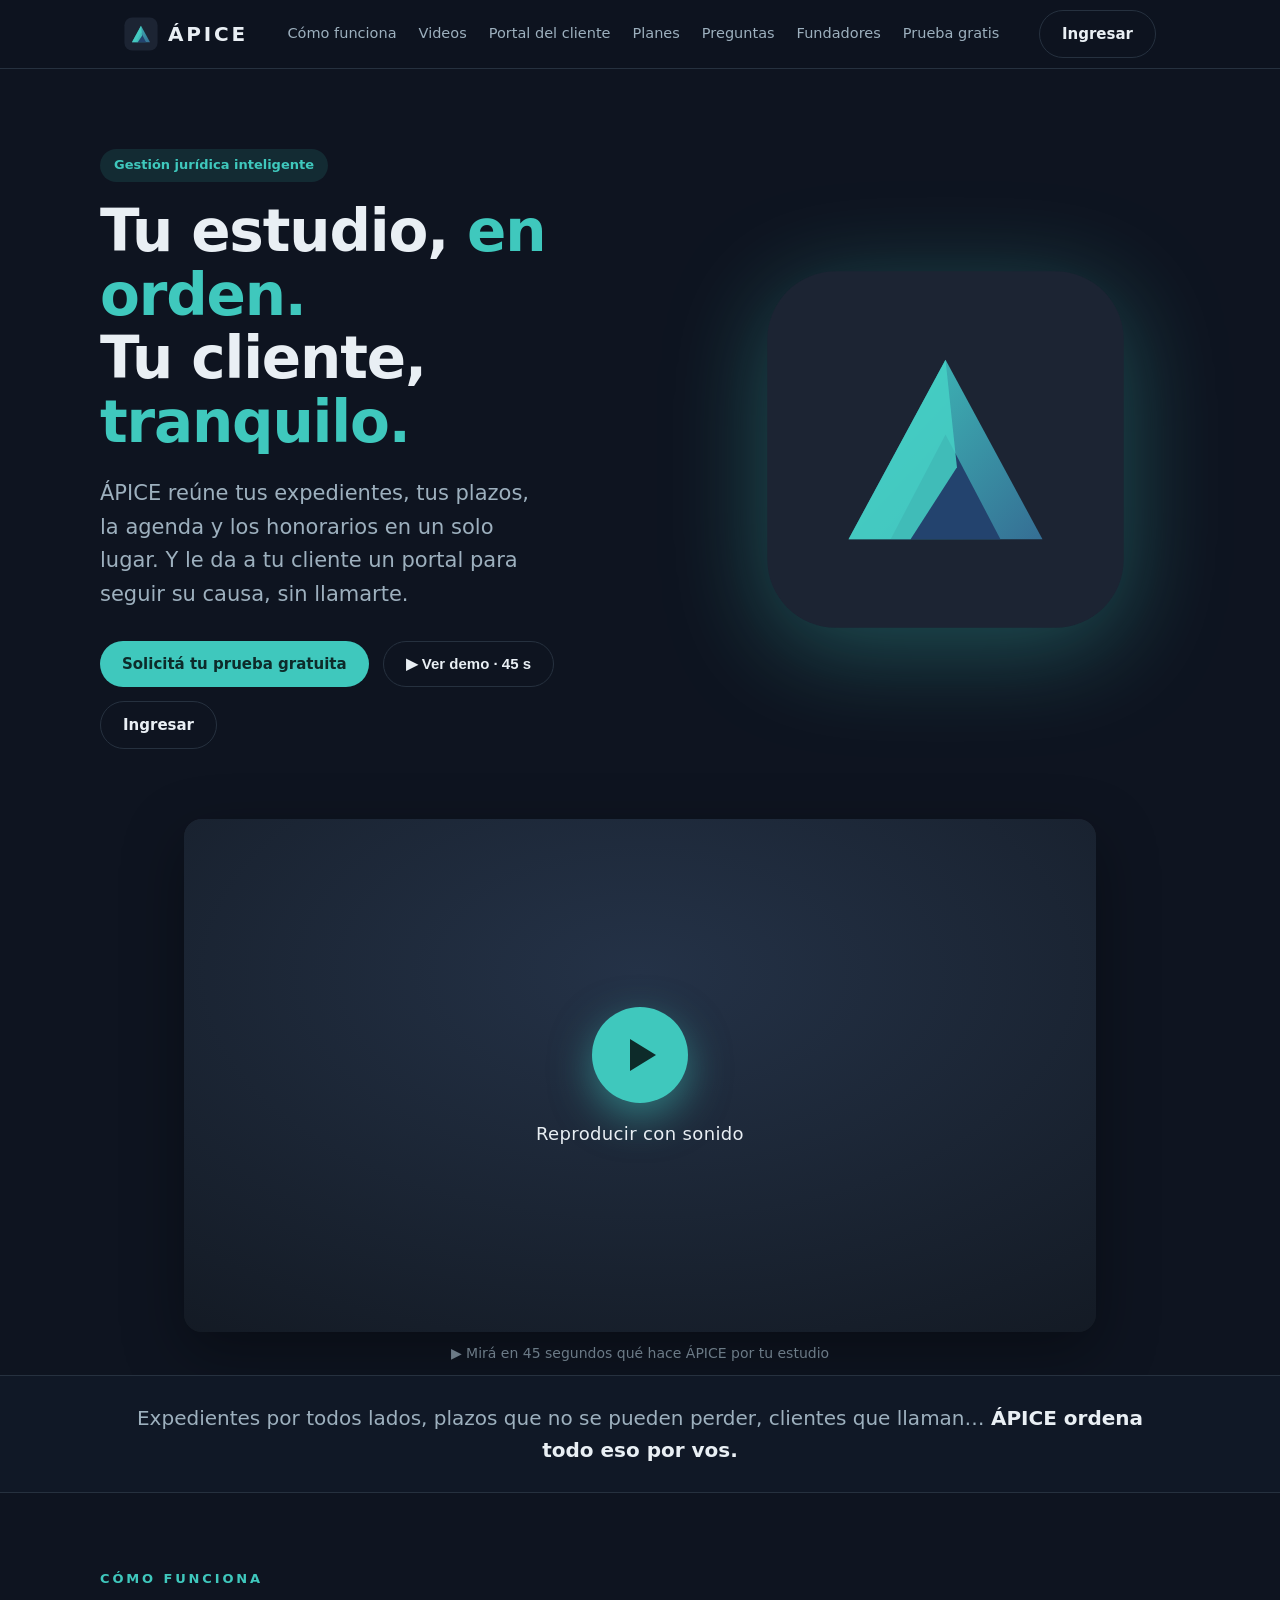
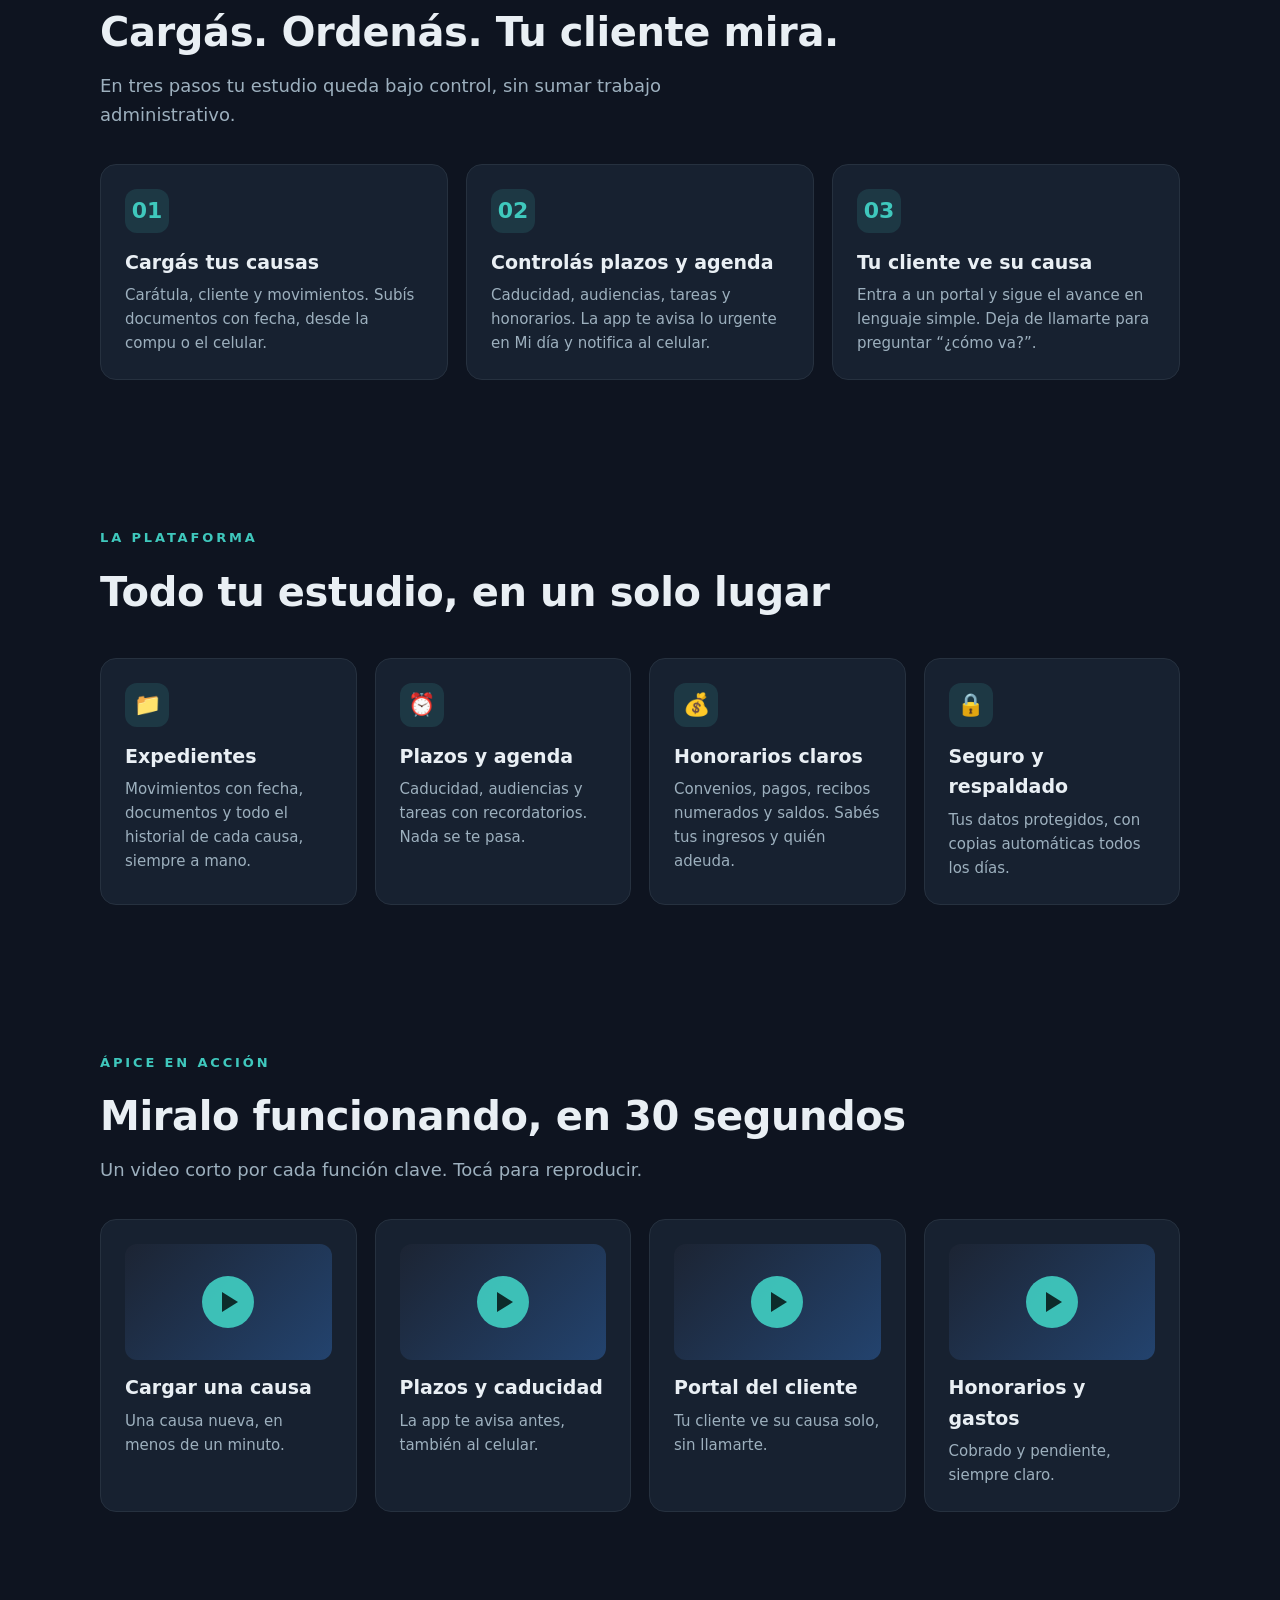
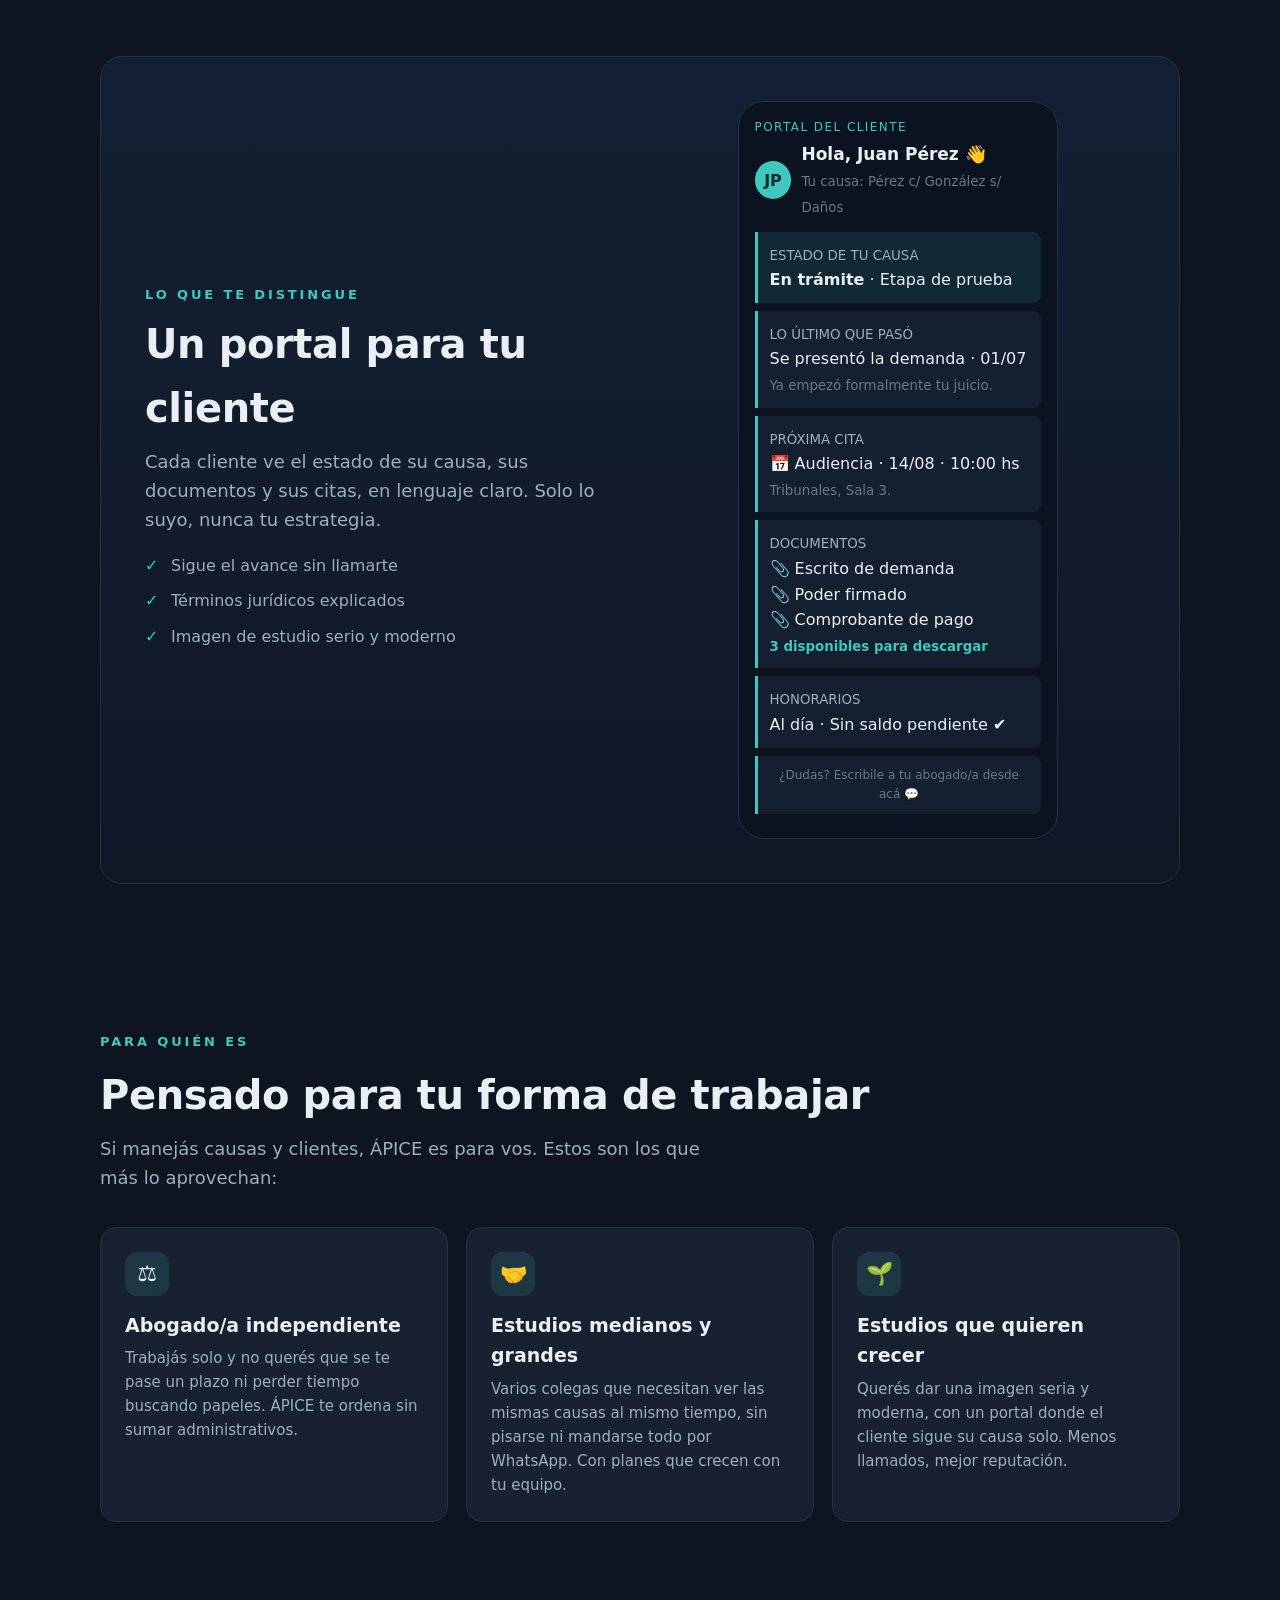
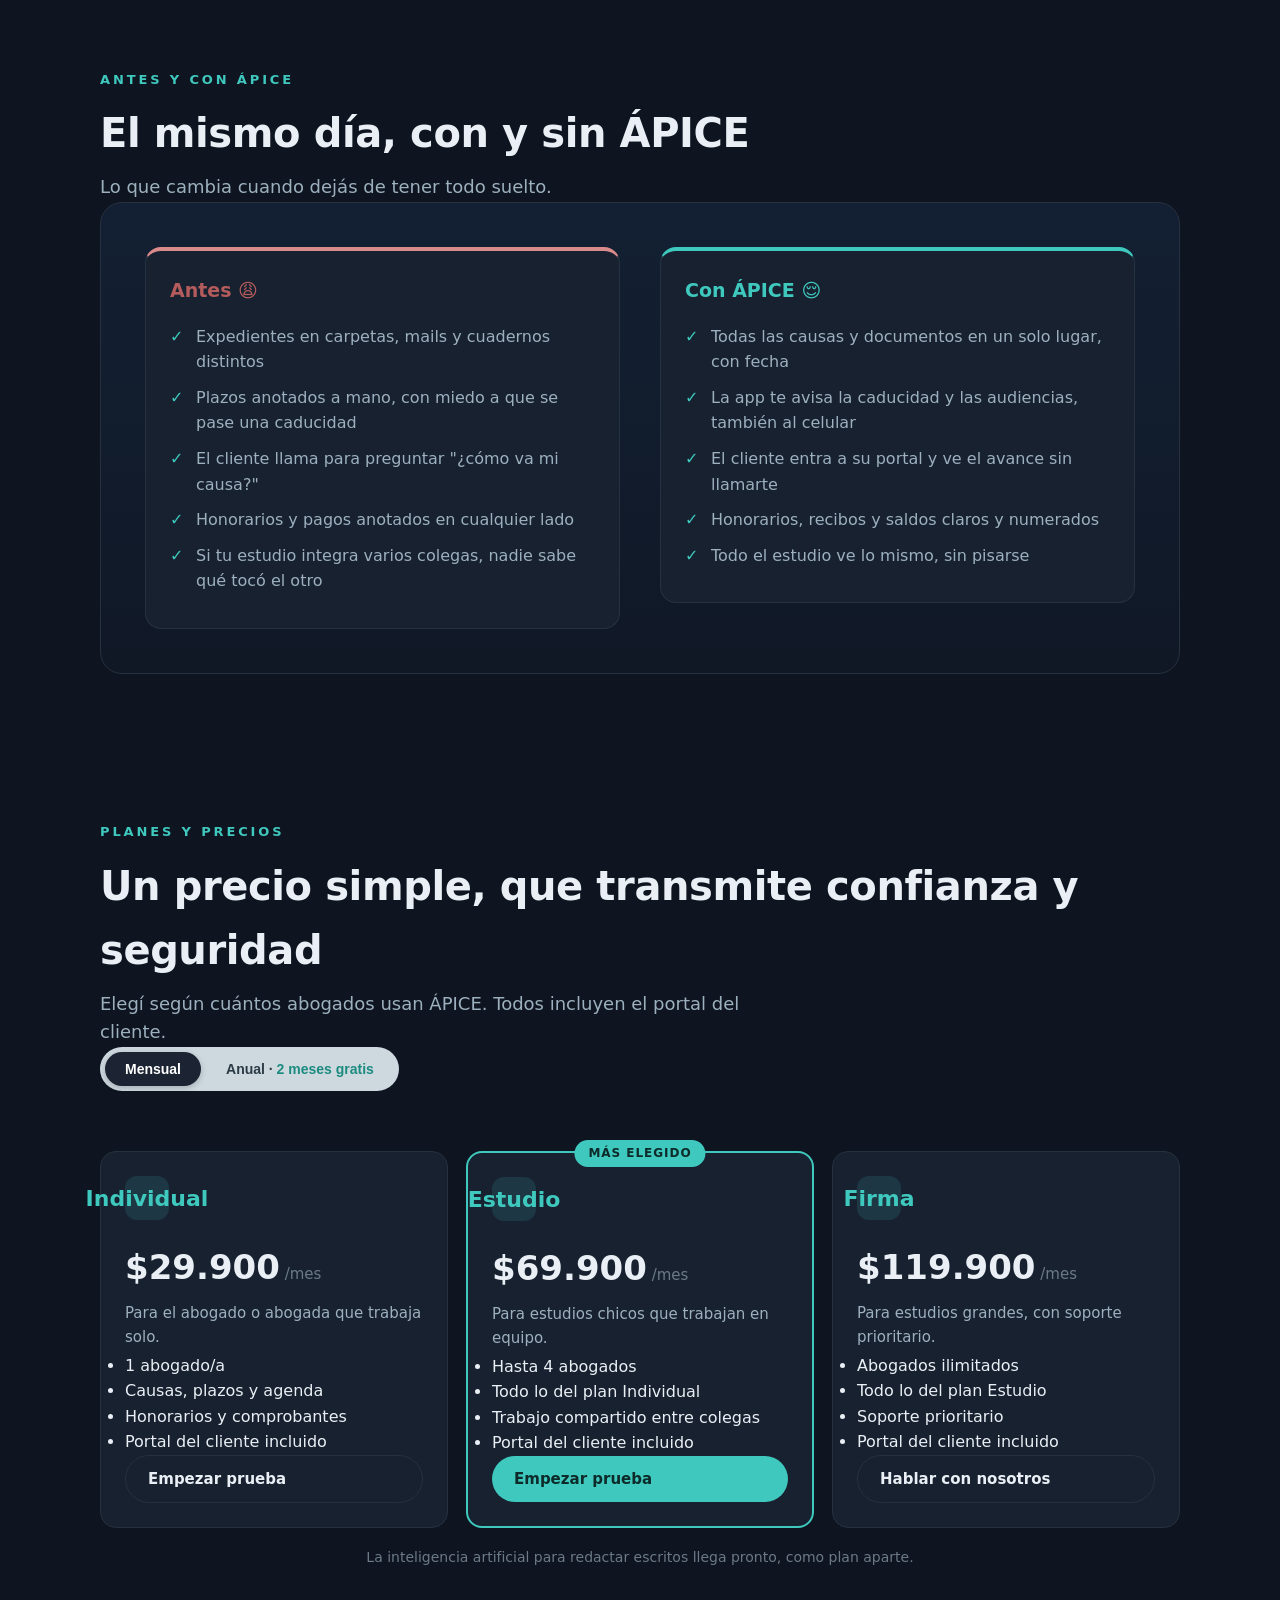
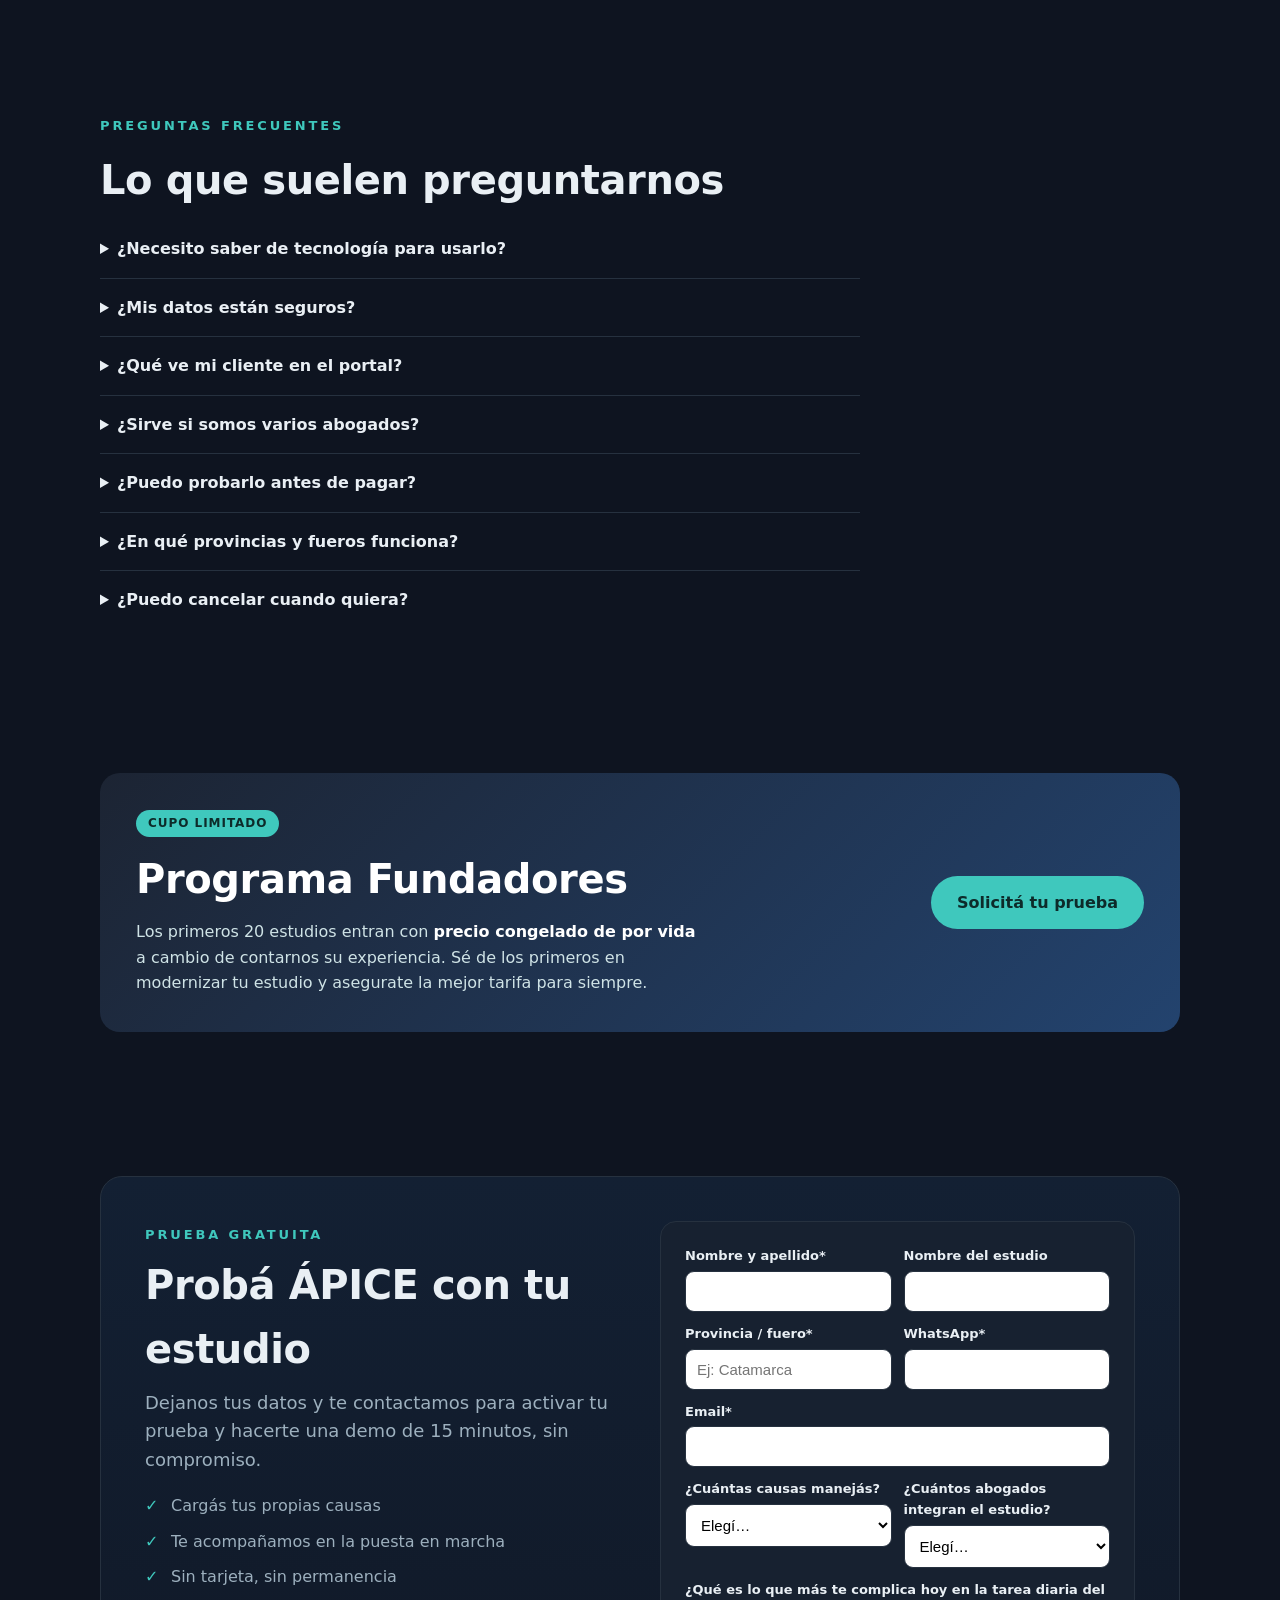
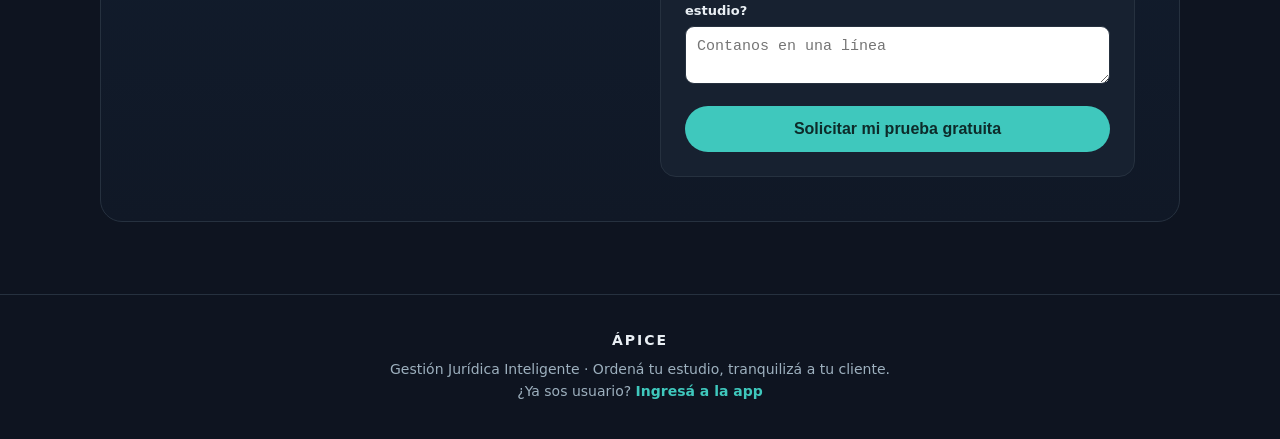
==== web/index.html @ cf047138 "Landing web en /web + formulario de prueba (guarda en panel y avisa por email)" ====
<!DOCTYPE html>
<html lang="es"><head><meta charset="UTF-8">
<meta name="viewport" content="width=device-width,initial-scale=1">
<title>ÁPICE · Página de inicio (propuesta)</title>
<style>
  :root{--navy:#1C2433;--bg:#0e1420;--teal:#3FC8BD;--blue:#356E94;--ink:#E9EFF4;--mut:#9DB0BE;--card:#172130;--line:#26313f}
  *{margin:0;padding:0;box-sizing:border-box}
  body{background:var(--bg);color:var(--ink);font-family:"Segoe UI",system-ui,-apple-system,Arial,sans-serif;line-height:1.6}
  a{color:inherit;text-decoration:none}
  .wrap{max-width:1080px;margin:0 auto;padding:0 24px}
  /* top bar */
  header{position:sticky;top:0;z-index:20;background:rgba(14,20,32,.82);backdrop-filter:blur(10px);border-bottom:1px solid var(--line)}
  .nav{display:flex;align-items:center;justify-content:space-between;height:68px;flex-wrap:nowrap;gap:18px}
  .brand{display:flex;align-items:center;gap:10px;font-weight:700;letter-spacing:.14em;font-size:20px;white-space:nowrap;flex:none}
  .brand svg{width:34px;height:34px}
  .menu{display:flex;gap:22px;color:var(--mut);font-size:14.5px;white-space:nowrap}
  .menu a{white-space:nowrap}
  .menu a:hover{color:var(--ink)}
  header .btn-ghost{flex:none;white-space:nowrap}
  #hamb{display:none;flex-direction:column;justify-content:center;gap:5px;width:44px;height:40px;background:transparent;border:1px solid var(--line);border-radius:10px;cursor:pointer;flex:none}
  #hamb span{display:block;height:2px;width:20px;margin:0 auto;background:var(--ink);border-radius:2px;transition:.25s}
  #hamb.on span:nth-child(1){transform:translateY(7px) rotate(45deg)}
  #hamb.on span:nth-child(2){opacity:0}
  #hamb.on span:nth-child(3){transform:translateY(-7px) rotate(-45deg)}
  .btn{display:inline-block;border-radius:999px;font-weight:700;font-size:15px;padding:11px 22px;cursor:pointer;border:0}
  .btn-primary{background:var(--teal);color:#0d2b2a}
  .btn-ghost{background:transparent;color:var(--ink);border:1px solid var(--line)}
  .btn-ghost:hover{border-color:var(--teal);color:var(--teal)}
  /* hero */
  .hero{display:grid;grid-template-columns:1.1fr .9fr;gap:40px;align-items:center;padding:80px 0 70px}
  .hero h1{font-size:clamp(34px,5vw,58px);line-height:1.1;letter-spacing:-.02em}
  .hero h1 .em{color:var(--teal)}
  .hero p.lead{color:var(--mut);font-size:clamp(17px,2.2vw,21px);margin:22px 0 30px;max-width:34ch}
  .hero .acts{display:flex;gap:14px;flex-wrap:wrap}
  .heroart{aspect-ratio:1;display:flex;align-items:center;justify-content:center;background:radial-gradient(closest-side,rgba(63,200,189,.14),transparent 70%)}
  .heroart svg{width:78%;filter:drop-shadow(0 20px 50px rgba(63,200,189,.35))}
  /* dolor -> solucion */
  .strip{border-top:1px solid var(--line);border-bottom:1px solid var(--line);background:#101826;padding:26px 0;color:var(--mut);font-size:clamp(16px,2.2vw,20px);text-align:center}
  .strip b{color:var(--ink)}
  /* beneficios */
  section.sec{padding:72px 0}
  .kick{color:var(--teal);letter-spacing:.22em;text-transform:uppercase;font-size:13px;font-weight:700}
  h2{font-size:clamp(26px,3.6vw,40px);letter-spacing:-.01em;margin:10px 0 8px}
  .lead2{color:var(--mut);font-size:18px;max-width:56ch}
  .grid{display:grid;grid-template-columns:repeat(auto-fit,minmax(230px,1fr));gap:18px;margin-top:34px}
  .card{background:var(--card);border:1px solid var(--line);border-radius:16px;padding:24px}
  .card .ic{width:44px;height:44px;border-radius:12px;background:rgba(63,200,189,.14);display:flex;align-items:center;justify-content:center;font-size:22px;margin-bottom:14px}
  .card h3{font-size:19px;margin-bottom:6px}
  .card p{color:var(--mut);font-size:15px}
  /* destacado portal */
  .feature{display:grid;grid-template-columns:1fr 1fr;gap:40px;align-items:center;background:linear-gradient(180deg,#132033,#101826);border:1px solid var(--line);border-radius:22px;padding:44px}
  .feature h2{margin-top:6px}
  .feature ul{margin-top:18px;color:var(--mut);font-size:16px;list-style:none}
  .feature li{margin:10px 0;padding-left:26px;position:relative}
  .feature li:before{content:"✓";position:absolute;left:0;color:var(--teal);font-weight:800}
  .phone{justify-self:center;width:min(320px,90%);background:#0b1220;border:1px solid var(--line);border-radius:26px;padding:16px}
  .phone .p-h{font-size:12px;color:var(--teal);letter-spacing:.12em;text-transform:uppercase}
  .phone .p-t{font-size:17px;font-weight:700;margin:2px 0 12px}
  .phone .p-row{background:#141f2f;border-left:3px solid var(--teal);border-radius:0 8px 8px 0;padding:10px 12px;margin:8px 0}
  .phone .p-row small{color:var(--mut)}
  /* prueba band */
  .cta-band{text-align:center;background:linear-gradient(90deg,#0f5b52,#123a54);border-radius:22px;padding:52px 24px;margin:10px 0}
  .cta-band h2{color:#fff}
  .cta-band p{color:#cdeae4;margin:8px 0 24px;font-size:18px}
  footer{border-top:1px solid var(--line);color:var(--mut);font-size:14px;padding:34px 0;text-align:center}
  .tag{display:inline-block;background:rgba(63,200,189,.12);color:var(--teal);border-radius:999px;padding:6px 14px;font-size:13px;font-weight:700;margin-bottom:18px}
  @media(max-width:820px){
    .hero,.feature{grid-template-columns:1fr}.heroart{display:none}
    #hamb{display:flex}
    header .btn-ghost{padding:9px 16px;font-size:14px}
    .menu{position:absolute;top:68px;left:0;right:0;flex-direction:column;gap:0;background:rgba(14,20,32,.98);backdrop-filter:blur(10px);border-bottom:1px solid var(--line);max-height:0;overflow:hidden;transition:max-height .3s ease}
    .menu.open{max-height:80vh}
    .menu a{padding:15px 22px;border-top:1px solid rgba(255,255,255,.06);font-size:16px}
  }
</style></head>
<body>

<header><div class="wrap nav">
  <div class="brand" style="cursor:pointer" onclick="window.scrollTo({top:0,behavior:'smooth'})">
    <svg viewBox="0 0 512 512" xmlns="http://www.w3.org/2000/svg" aria-label="ÁPICE">
      <defs><linearGradient id="g" x1="120" y1="130" x2="392" y2="382" gradientUnits="userSpaceOnUse"><stop offset="0" stop-color="#3FC8BD"/><stop offset="1" stop-color="#356E94"/></linearGradient></defs>
      <rect x="6" y="6" width="500" height="500" rx="120" fill="#1C2433"/>
      <path d="M256 130 L392 382 L120 382 Z" fill="url(#g)"/>
      <path d="M256 235 L333 382 L179 382 Z" fill="#23436E"/>
      <path d="M256 130 L272 281 L207 382 L120 382 Z" fill="#46D2C6" opacity=".85"/>
    </svg>ÁPICE
  </div>
  <nav class="menu" id="menu"><a href="#beneficios" onclick="cerrarMenu()">Cómo funciona</a><a href="#videos" onclick="cerrarMenu()">Videos</a><a href="#portal" onclick="cerrarMenu()">Portal del cliente</a><a href="#planes" onclick="cerrarMenu()">Planes</a><a href="#faq" onclick="cerrarMenu()">Preguntas</a><a href="#fundadores" onclick="cerrarMenu()">Fundadores</a><a href="#prueba" onclick="cerrarMenu()">Prueba gratis</a></nav>
  <a class="btn btn-ghost" href="/">Ingresar</a>
  <button id="hamb" onclick="toggleMenu()" aria-label="Menú"><span></span><span></span><span></span></button>
</div></header>

<div class="wrap hero" id="que">
  <div>
    <span class="tag">Gestión jurídica inteligente</span>
    <h1>Tu estudio, <span class="em">en orden.</span><br>Tu cliente, <span class="em">tranquilo.</span></h1>
    <p class="lead">ÁPICE reúne tus expedientes, tus plazos, la agenda y los honorarios en un solo lugar. Y le da a tu cliente un portal para seguir su causa, sin llamarte.</p>
    <div class="acts">
      <a class="btn btn-primary" href="#prueba">Solicitá tu prueba gratuita</a>
      <button class="btn btn-ghost" onclick="openDemo()">▶ Ver demo · 45 s</button>
      <a class="btn btn-ghost" href="/">Ingresar</a>
    </div>
  </div>
  <div class="heroart">
    <svg viewBox="0 0 512 512" xmlns="http://www.w3.org/2000/svg" aria-label="ÁPICE">
      <defs><linearGradient id="g2" x1="120" y1="130" x2="392" y2="382" gradientUnits="userSpaceOnUse"><stop offset="0" stop-color="#3FC8BD"/><stop offset="1" stop-color="#356E94"/></linearGradient></defs>
      <rect x="6" y="6" width="500" height="500" rx="96" fill="#1C2433"/>
      <path d="M256 130 L392 382 L120 382 Z" fill="url(#g2)"/>
      <path d="M256 235 L333 382 L179 382 Z" fill="#23436E"/>
      <path d="M256 130 L272 281 L207 382 L120 382 Z" fill="#46D2C6" opacity=".85"/>
    </svg>
  </div>
</div>

<div class="wrap" style="max-width:960px;margin:0 auto 10px">
  <div style="width:100%;aspect-ratio:16/9;border-radius:18px;overflow:hidden;box-shadow:0 20px 60px rgba(0,0,0,.35);background:#0d1117">
    <iframe src="%C3%81PICE-video-comercial.html" style="width:100%;height:100%;border:0" allow="autoplay" title="Video ÁPICE"></iframe>
  </div>
  <p style="text-align:center;color:#6b7a86;font-size:14px;margin-top:10px">▶ Mirá en 45 segundos qué hace ÁPICE por tu estudio</p>
</div>

<div class="strip"><div class="wrap">Expedientes por todos lados, plazos que no se pueden perder, clientes que llaman… <b>ÁPICE ordena todo eso por vos.</b></div></div>

<section class="sec wrap" id="beneficios">
  <span class="kick">Cómo funciona</span>
  <h2>Cargás. Ordenás. Tu cliente mira.</h2>
  <p class="lead2">En tres pasos tu estudio queda bajo control, sin sumar trabajo administrativo.</p>
  <div class="grid">
    <div class="card"><div class="ic" style="font-weight:800;color:var(--teal)">01</div><h3>Cargás tus causas</h3><p>Carátula, cliente y movimientos. Subís documentos con fecha, desde la compu o el celular.</p></div>
    <div class="card"><div class="ic" style="font-weight:800;color:var(--teal)">02</div><h3>Controlás plazos y agenda</h3><p>Caducidad, audiencias, tareas y honorarios. La app te avisa lo urgente en Mi día y notifica al celular.</p></div>
    <div class="card"><div class="ic" style="font-weight:800;color:var(--teal)">03</div><h3>Tu cliente ve su causa</h3><p>Entra a un portal y sigue el avance en lenguaje simple. Deja de llamarte para preguntar “¿cómo va?”.</p></div>
  </div>
</section>

<section class="sec wrap">
  <span class="kick">La plataforma</span>
  <h2>Todo tu estudio, en un solo lugar</h2>
  <div class="grid">
    <div class="card"><div class="ic">📁</div><h3>Expedientes</h3><p>Movimientos con fecha, documentos y todo el historial de cada causa, siempre a mano.</p></div>
    <div class="card"><div class="ic">⏰</div><h3>Plazos y agenda</h3><p>Caducidad, audiencias y tareas con recordatorios. Nada se te pasa.</p></div>
    <div class="card"><div class="ic">💰</div><h3>Honorarios claros</h3><p>Convenios, pagos, recibos numerados y saldos. Sabés tus ingresos y quién adeuda.</p></div>
    <div class="card"><div class="ic">🔒</div><h3>Seguro y respaldado</h3><p>Tus datos protegidos, con copias automáticas todos los días.</p></div>
  </div>
</section>

<section class="sec wrap" id="videos">
  <span class="kick">ÁPICE en acción</span>
  <h2>Miralo funcionando, en 30 segundos</h2>
  <p class="lead2">Un video corto por cada función clave. Tocá para reproducir.</p>
  <div class="grid">
    <div class="card" onclick="openDemo('%C3%81PICE-video-carga-de-causa.html')" style="cursor:pointer">
      <div style="position:relative;border-radius:12px;overflow:hidden;aspect-ratio:16/9;background:linear-gradient(135deg,#1C2433,#23436E);display:flex;align-items:center;justify-content:center;margin-bottom:12px">
        <div style="width:52px;height:52px;border-radius:50%;background:rgba(63,200,189,.95);display:flex;align-items:center;justify-content:center"><span style="border-left:16px solid #0d2b2a;border-top:10px solid transparent;border-bottom:10px solid transparent;margin-left:4px"></span></div>
      </div>
      <h3>Cargar una causa</h3><p>Una causa nueva, en menos de un minuto.</p>
    </div>
    <div class="card" onclick="openDemo('%C3%81PICE-video-plazos-y-caducidad.html')" style="cursor:pointer">
      <div style="position:relative;border-radius:12px;overflow:hidden;aspect-ratio:16/9;background:linear-gradient(135deg,#1C2433,#23436E);display:flex;align-items:center;justify-content:center;margin-bottom:12px">
        <div style="width:52px;height:52px;border-radius:50%;background:rgba(63,200,189,.95);display:flex;align-items:center;justify-content:center"><span style="border-left:16px solid #0d2b2a;border-top:10px solid transparent;border-bottom:10px solid transparent;margin-left:4px"></span></div>
      </div>
      <h3>Plazos y caducidad</h3><p>La app te avisa antes, también al celular.</p>
    </div>
    <div class="card" onclick="openDemo('%C3%81PICE-video-portal-del-cliente.html')" style="cursor:pointer">
      <div style="position:relative;border-radius:12px;overflow:hidden;aspect-ratio:16/9;background:linear-gradient(135deg,#1C2433,#23436E);display:flex;align-items:center;justify-content:center;margin-bottom:12px">
        <div style="width:52px;height:52px;border-radius:50%;background:rgba(63,200,189,.95);display:flex;align-items:center;justify-content:center"><span style="border-left:16px solid #0d2b2a;border-top:10px solid transparent;border-bottom:10px solid transparent;margin-left:4px"></span></div>
      </div>
      <h3>Portal del cliente</h3><p>Tu cliente ve su causa solo, sin llamarte.</p>
    </div>
    <div class="card" onclick="openDemo('%C3%81PICE-video-honorarios.html')" style="cursor:pointer">
      <div style="position:relative;border-radius:12px;overflow:hidden;aspect-ratio:16/9;background:linear-gradient(135deg,#1C2433,#23436E);display:flex;align-items:center;justify-content:center;margin-bottom:12px">
        <div style="width:52px;height:52px;border-radius:50%;background:rgba(63,200,189,.95);display:flex;align-items:center;justify-content:center"><span style="border-left:16px solid #0d2b2a;border-top:10px solid transparent;border-bottom:10px solid transparent;margin-left:4px"></span></div>
      </div>
      <h3>Honorarios y gastos</h3><p>Cobrado y pendiente, siempre claro.</p>
    </div>
  </div>
</section>

<section class="sec wrap" id="portal">
  <div class="feature">
    <div>
      <span class="kick">Lo que te distingue</span>
      <h2>Un portal para tu cliente</h2>
      <p class="lead2">Cada cliente ve el estado de su causa, sus documentos y sus citas, en lenguaje claro. Solo lo suyo, nunca tu estrategia.</p>
      <ul>
        <li>Sigue el avance sin llamarte</li>
        <li>Términos jurídicos explicados</li>
        <li>Imagen de estudio serio y moderno</li>
      </ul>
    </div>
    <div class="phone">
      <div class="p-h">Portal del cliente</div>
      <div style="display:flex;align-items:center;gap:10px;margin:4px 0 12px">
        <div style="width:38px;height:38px;border-radius:50%;background:var(--teal);color:#0d2b2a;font-weight:800;display:flex;align-items:center;justify-content:center">JP</div>
        <div><div class="p-t" style="margin:0">Hola, Juan Pérez 👋</div><small style="color:#6b7a86">Tu causa: Pérez c/ González s/ Daños</small></div>
      </div>
      <div class="p-row" style="background:rgba(63,200,189,.12)"><small>ESTADO DE TU CAUSA</small><br><b>En trámite</b> · Etapa de prueba</div>
      <div class="p-row"><small>LO ÚLTIMO QUE PASÓ</small><br>Se presentó la demanda · 01/07<br><small style="color:#6b7a86">Ya empezó formalmente tu juicio.</small></div>
      <div class="p-row"><small>PRÓXIMA CITA</small><br>📅 Audiencia · 14/08 · 10:00 hs<br><small style="color:#6b7a86">Tribunales, Sala 3.</small></div>
      <div class="p-row"><small>DOCUMENTOS</small><br>📎 Escrito de demanda<br>📎 Poder firmado<br>📎 Comprobante de pago<br><small style="color:var(--teal);font-weight:700">3 disponibles para descargar</small></div>
      <div class="p-row"><small>HONORARIOS</small><br>Al día · Sin saldo pendiente ✔</div>
      <div class="p-row" style="text-align:center;color:#6b7a86;font-size:12px">¿Dudas? Escribile a tu abogado/a desde acá 💬</div>
    </div>
  </div>
</section>

<section class="sec wrap" id="paraquien">
  <span class="kick">Para quién es</span>
  <h2>Pensado para tu forma de trabajar</h2>
  <p class="lead2">Si manejás causas y clientes, ÁPICE es para vos. Estos son los que más lo aprovechan:</p>
  <div class="grid">
    <div class="card"><div class="ic">⚖️</div><h3>Abogado/a independiente</h3><p>Trabajás solo y no querés que se te pase un plazo ni perder tiempo buscando papeles. ÁPICE te ordena sin sumar administrativos.</p></div>
    <div class="card"><div class="ic">🤝</div><h3>Estudios medianos y grandes</h3><p>Varios colegas que necesitan ver las mismas causas al mismo tiempo, sin pisarse ni mandarse todo por WhatsApp. Con planes que crecen con tu equipo.</p></div>
    <div class="card"><div class="ic">🌱</div><h3>Estudios que quieren crecer</h3><p>Querés dar una imagen seria y moderna, con un portal donde el cliente sigue su causa solo. Menos llamados, mejor reputación.</p></div>
  </div>
</section>

<section class="sec wrap" id="antesydespues">
  <span class="kick">Antes y con ÁPICE</span>
  <h2>El mismo día, con y sin ÁPICE</h2>
  <p class="lead2">Lo que cambia cuando dejás de tener todo suelto.</p>
  <div class="feature" style="align-items:start">
    <div class="card" style="border-top:4px solid #d98a8a">
      <h3 style="color:#b45c5c">Antes 😩</h3>
      <ul>
        <li>Expedientes en carpetas, mails y cuadernos distintos</li>
        <li>Plazos anotados a mano, con miedo a que se pase una caducidad</li>
        <li>El cliente llama para preguntar "¿cómo va mi causa?"</li>
        <li>Honorarios y pagos anotados en cualquier lado</li>
        <li>Si tu estudio integra varios colegas, nadie sabe qué tocó el otro</li>
      </ul>
    </div>
    <div class="card" style="border-top:4px solid var(--teal)">
      <h3 style="color:var(--teal)">Con ÁPICE 😌</h3>
      <ul>
        <li>Todas las causas y documentos en un solo lugar, con fecha</li>
        <li>La app te avisa la caducidad y las audiencias, también al celular</li>
        <li>El cliente entra a su portal y ve el avance sin llamarte</li>
        <li>Honorarios, recibos y saldos claros y numerados</li>
        <li>Todo el estudio ve lo mismo, sin pisarse</li>
      </ul>
    </div>
  </div>
</section>

<section class="sec wrap" id="planes">
  <span class="kick">Planes y precios</span>
  <h2>Un precio simple, que transmite confianza y seguridad</h2>
  <p class="lead2">Elegí según cuántos abogados usan ÁPICE. Todos incluyen el portal del cliente.</p>
  <div style="display:inline-flex;background:#cdd8df;border-radius:999px;padding:5px;margin:0 0 26px;gap:5px">
    <button id="tgMes" onclick="setCiclo('mes')" style="border:0;cursor:pointer;padding:9px 20px;border-radius:999px;font-weight:800;font-size:14px;background:var(--navy);color:#fff;box-shadow:0 2px 6px rgba(0,0,0,.2)">Mensual</button>
    <button id="tgAnual" onclick="setCiclo('anual')" style="border:0;cursor:pointer;padding:9px 20px;border-radius:999px;font-weight:800;font-size:14px;background:transparent;color:#2c3b45">Anual · <span style="color:#1c8b7f">2 meses gratis</span></button>
  </div>
  <div class="grid" style="align-items:stretch">
    <div class="card" style="display:flex;flex-direction:column">
      <div class="ic" style="font-weight:800;color:var(--teal)">Individual</div>
      <div class="precio" data-mensual="29900" data-anual="299000" style="font-size:34px;font-weight:800;color:var(--ink);margin:6px 0">$29.900<span style="font-size:15px;font-weight:500;color:#6b7a86"> /mes</span></div>
      <div class="nota-anual" style="display:none;font-size:13px;color:var(--teal);font-weight:600;margin:-4px 0 6px">Equivale a $24.917/mes · ahorrás $59.800</div>
      <p>Para el abogado o abogada que trabaja solo.</p>
      <ul style="margin-top:4px">
        <li>1 abogado/a</li>
        <li>Causas, plazos y agenda</li>
        <li>Honorarios y comprobantes</li>
        <li>Portal del cliente incluido</li>
      </ul>
      <a class="btn btn-ghost" href="#prueba" style="margin-top:auto">Empezar prueba</a>
    </div>
    <div class="card" style="display:flex;flex-direction:column;border:2px solid var(--teal);position:relative">
      <span style="position:absolute;top:-13px;left:50%;transform:translateX(-50%);background:var(--teal);color:#0d2b2a;font-weight:800;font-size:12px;letter-spacing:.08em;padding:4px 14px;border-radius:999px">MÁS ELEGIDO</span>
      <div class="ic" style="font-weight:800;color:var(--teal)">Estudio</div>
      <div class="precio" data-mensual="69900" data-anual="699000" style="font-size:34px;font-weight:800;color:var(--ink);margin:6px 0">$69.900<span style="font-size:15px;font-weight:500;color:#6b7a86"> /mes</span></div>
      <div class="nota-anual" style="display:none;font-size:13px;color:var(--teal);font-weight:600;margin:-4px 0 6px">Equivale a $58.250/mes · ahorrás $139.800</div>
      <p>Para estudios chicos que trabajan en equipo.</p>
      <ul style="margin-top:4px">
        <li>Hasta 4 abogados</li>
        <li>Todo lo del plan Individual</li>
        <li>Trabajo compartido entre colegas</li>
        <li>Portal del cliente incluido</li>
      </ul>
      <a class="btn btn-primary" href="#prueba" style="margin-top:auto">Empezar prueba</a>
    </div>
    <div class="card" style="display:flex;flex-direction:column">
      <div class="ic" style="font-weight:800;color:var(--teal)">Firma</div>
      <div class="precio" data-mensual="119900" data-anual="1199000" style="font-size:34px;font-weight:800;color:var(--ink);margin:6px 0">$119.900<span style="font-size:15px;font-weight:500;color:#6b7a86"> /mes</span></div>
      <div class="nota-anual" style="display:none;font-size:13px;color:var(--teal);font-weight:600;margin:-4px 0 6px">Equivale a $99.917/mes · ahorrás $239.800</div>
      <p>Para estudios grandes, con soporte prioritario.</p>
      <ul style="margin-top:4px">
        <li>Abogados ilimitados</li>
        <li>Todo lo del plan Estudio</li>
        <li>Soporte prioritario</li>
        <li>Portal del cliente incluido</li>
      </ul>
      <a class="btn btn-ghost" href="#prueba" style="margin-top:auto">Hablar con nosotros</a>
    </div>
  </div>
  <p style="text-align:center;color:#6b7a86;font-size:14px;margin-top:18px">La inteligencia artificial para redactar escritos llega pronto, como plan aparte.</p>
</section>

<section class="sec wrap" id="faq">
  <span class="kick">Preguntas frecuentes</span>
  <h2>Lo que suelen preguntarnos</h2>
  <div style="max-width:760px">
    <details style="border-bottom:1px solid var(--line);padding:16px 0"><summary style="cursor:pointer;font-weight:700;color:var(--ink)">¿Necesito saber de tecnología para usarlo?</summary><p style="margin:10px 0 0;color:#4a5a66">No. Si sabés usar WhatsApp o el mail, sabés usar ÁPICE. Está pensado para que cargues una causa en minutos, desde la compu o el celular.</p></details>
    <details style="border-bottom:1px solid var(--line);padding:16px 0"><summary style="cursor:pointer;font-weight:700;color:var(--ink)">¿Mis datos están seguros?</summary><p style="margin:10px 0 0;color:#4a5a66">Sí. Tu información viaja cifrada, cada estudio ve solo lo suyo y hacemos copias de seguridad automáticas todos los días.</p></details>
    <details style="border-bottom:1px solid var(--line);padding:16px 0"><summary style="cursor:pointer;font-weight:700;color:var(--ink)">¿Qué ve mi cliente en el portal?</summary><p style="margin:10px 0 0;color:#4a5a66">Solo lo suyo: el avance de su causa en lenguaje claro, sus próximas citas y los documentos que vos elijas mostrarle. Nunca ve tu estrategia ni las causas de otros.</p></details>
    <details style="border-bottom:1px solid var(--line);padding:16px 0"><summary style="cursor:pointer;font-weight:700;color:var(--ink)">¿Sirve si somos varios abogados?</summary><p style="margin:10px 0 0;color:#4a5a66">Sí. Con el plan Estudio o Firma varios colegas trabajan sobre las mismas causas al mismo tiempo, sin pisarse ni duplicar información.</p></details>
    <details style="border-bottom:1px solid var(--line);padding:16px 0"><summary style="cursor:pointer;font-weight:700;color:var(--ink)">¿Puedo probarlo antes de pagar?</summary><p style="margin:10px 0 0;color:#4a5a66">Sí. Pedís tu prueba gratuita, cargás tus propias causas y lo usás con tu estudio real, sin compromiso. Te acompañamos con una demo de 15 minutos.</p></details>
    <details style="border-bottom:1px solid var(--line);padding:16px 0"><summary style="cursor:pointer;font-weight:700;color:var(--ink)">¿En qué provincias y fueros funciona?</summary><p style="margin:10px 0 0;color:#4a5a66">En todas. ÁPICE se adapta a la jurisdicción donde ejercés y a los distintos fueros. Contanos dónde trabajás y lo dejamos configurado para vos.</p></details>
    <details style="padding:16px 0"><summary style="cursor:pointer;font-weight:700;color:var(--ink)">¿Puedo cancelar cuando quiera?</summary><p style="margin:10px 0 0;color:#4a5a66">Sí. No hay permanencia. Si algún mes no querés seguir, lo das de baja y podés exportar tus datos.</p></details>
  </div>
</section>

<section class="sec wrap" id="fundadores">
  <div style="background:linear-gradient(135deg,#1C2433,#23436E);border-radius:20px;padding:36px;color:#fff;display:flex;flex-wrap:wrap;align-items:center;gap:24px;justify-content:space-between">
    <div style="flex:1;min-width:260px">
      <span style="display:inline-block;background:var(--teal);color:#0d2b2a;font-weight:800;font-size:12px;letter-spacing:.08em;padding:4px 12px;border-radius:999px;margin-bottom:10px">CUPO LIMITADO</span>
      <h2 style="color:#fff;margin:0 0 8px">Programa Fundadores</h2>
      <p style="color:#cfe3e6;margin:0;max-width:560px">Los primeros 20 estudios entran con <b style="color:#fff">precio congelado de por vida</b> a cambio de contarnos su experiencia. Sé de los primeros en modernizar tu estudio y asegurate la mejor tarifa para siempre.</p>
    </div>
    <a class="btn btn-primary" href="#prueba" style="font-size:16px;padding:14px 26px">Solicitá tu prueba</a>
  </div>
</section>

<section class="sec wrap" id="prueba">
  <div class="feature" style="align-items:start">
    <div>
      <span class="kick">Prueba gratuita</span>
      <h2>Probá ÁPICE con tu estudio</h2>
      <p class="lead2">Dejanos tus datos y te contactamos para activar tu prueba y hacerte una demo de 15 minutos, sin compromiso.</p>
      <ul>
        <li>Cargás tus propias causas</li>
        <li>Te acompañamos en la puesta en marcha</li>
        <li>Sin tarjeta, sin permanencia</li>
      </ul>
    </div>
    <form class="card" onsubmit="enviarPrueba(event)" style="display:flex;flex-direction:column;gap:12px">
      <div style="display:flex;gap:12px;flex-wrap:wrap">
        <label style="flex:1;min-width:140px;font-size:13px;font-weight:600;color:var(--ink)">Nombre y apellido*<input required name="nombre" style="width:100%;margin-top:4px;padding:11px;border:1px solid var(--line);border-radius:9px;font-size:15px"></label>
        <label style="flex:1;min-width:140px;font-size:13px;font-weight:600;color:var(--ink)">Nombre del estudio<input name="estudio" style="width:100%;margin-top:4px;padding:11px;border:1px solid var(--line);border-radius:9px;font-size:15px"></label>
      </div>
      <div style="display:flex;gap:12px;flex-wrap:wrap">
        <label style="flex:1;min-width:140px;font-size:13px;font-weight:600;color:var(--ink)">Provincia / fuero*<input required name="provincia" placeholder="Ej: Catamarca" style="width:100%;margin-top:4px;padding:11px;border:1px solid var(--line);border-radius:9px;font-size:15px"></label>
        <label style="flex:1;min-width:140px;font-size:13px;font-weight:600;color:var(--ink)">WhatsApp*<input required name="whatsapp" type="tel" style="width:100%;margin-top:4px;padding:11px;border:1px solid var(--line);border-radius:9px;font-size:15px"></label>
      </div>
      <label style="font-size:13px;font-weight:600;color:var(--ink)">Email*<input required name="email" type="email" style="width:100%;margin-top:4px;padding:11px;border:1px solid var(--line);border-radius:9px;font-size:15px"></label>
      <div style="display:flex;gap:12px;flex-wrap:wrap">
        <label style="flex:1;min-width:140px;font-size:13px;font-weight:600;color:var(--ink)">¿Cuántas causas manejás?
          <select name="causas" style="width:100%;margin-top:4px;padding:11px;border:1px solid var(--line);border-radius:9px;font-size:15px;background:#fff">
            <option value="">Elegí…</option><option>Menos de 20</option><option>20 a 50</option><option>50 a 150</option><option>Más de 150</option>
          </select></label>
        <label style="flex:1;min-width:140px;font-size:13px;font-weight:600;color:var(--ink)">¿Cuántos abogados integran el estudio?
          <select name="abogados" style="width:100%;margin-top:4px;padding:11px;border:1px solid var(--line);border-radius:9px;font-size:15px;background:#fff">
            <option value="">Elegí…</option><option>Solo yo</option><option>2 a 4</option><option>5 o más</option>
          </select></label>
      </div>
      <label style="font-size:13px;font-weight:600;color:var(--ink)">¿Qué es lo que más te complica hoy en la tarea diaria del estudio?<textarea name="dolor" rows="2" placeholder="Contanos en una línea" style="width:100%;margin-top:4px;padding:11px;border:1px solid var(--line);border-radius:9px;font-size:15px;resize:vertical"></textarea></label>
      <button class="btn btn-primary" type="submit" style="font-size:16px;padding:14px;margin-top:4px">Solicitar mi prueba gratuita</button>
      <p id="okPrueba" style="display:none;color:var(--teal);font-weight:700;text-align:center;margin:4px 0 0">¡Listo! Te contactamos en las próximas horas. 🎉</p>
    </form>
  </div>
</section>

<footer><div class="wrap">
  <div style="font-weight:700;letter-spacing:.14em;color:var(--ink);margin-bottom:6px">ÁPICE</div>
  Gestión Jurídica Inteligente · Ordená tu estudio, tranquilizá a tu cliente.<br>
  <span id="ingresar">¿Ya sos usuario? <a href="/" style="color:var(--teal);font-weight:700">Ingresá a la app</a></span>
</div></footer>

<div id="demoModal" style="display:none;position:fixed;inset:0;z-index:60;background:rgba(6,10,16,.9);align-items:center;justify-content:center;padding:20px">
  <div style="width:min(900px,96vw);aspect-ratio:16/9;position:relative">
    <button onclick="closeDemo()" style="position:absolute;top:-42px;right:0;background:transparent;border:0;color:#cfe;font-size:26px;cursor:pointer">✕ Cerrar</button>
    <iframe id="demoFrame" style="width:100%;height:100%;border:0;border-radius:14px;background:#0d1117" allow="autoplay"></iframe>
  </div>
</div>
<script>
  function toggleMenu(){document.getElementById('menu').classList.toggle('open');document.getElementById('hamb').classList.toggle('on');}
  function cerrarMenu(){document.getElementById('menu').classList.remove('open');document.getElementById('hamb').classList.remove('on');}
  /* A dónde se envían las solicitudes. Si la landing se publica en el MISMO
     dominio que la app (ej. abogadoscatamarca.com), dejá esto tal cual.
     Si la publicás en OTRO dominio, poné la URL completa, ej:
     'https://abogadoscatamarca.com/api/solicitudes' */
  var APICE_ENDPOINT = '/api/solicitudes';
  function enviarPrueba(e){
    e.preventDefault();
    var form=e.target, ok=document.getElementById('okPrueba');
    var btn=form.querySelector('button[type=submit]');
    var datos={};
    form.querySelectorAll('input,select,textarea').forEach(function(el){ if(el.name) datos[el.name]=el.value.trim(); });
    datos.origen='landing';
    if(btn){ btn.disabled=true; btn.textContent='Enviando…'; }
    fetch(APICE_ENDPOINT,{method:'POST',headers:{'Content-Type':'application/json'},body:JSON.stringify(datos)})
      .then(function(r){ return r.json().catch(function(){return {};}).then(function(j){ return {r:r,j:j}; }); })
      .then(function(res){
        if(res.r.ok && res.j && res.j.ok!==false){
          form.querySelectorAll('input,select,textarea,button').forEach(function(el){el.disabled=true;});
          ok.style.display='block';
        } else {
          if(btn){ btn.disabled=false; btn.textContent='Solicitar mi prueba gratuita'; }
          ok.style.display='block'; ok.style.color='#b42318';
          ok.textContent=(res.j&&res.j.error)?res.j.error:'No se pudo enviar. Probá de nuevo o escribinos.';
        }
      })
      .catch(function(){
        if(btn){ btn.disabled=false; btn.textContent='Solicitar mi prueba gratuita'; }
        ok.style.display='block'; ok.style.color='#b42318';
        ok.textContent='No se pudo enviar. Revisá tu conexión y probá de nuevo.';
      });
  }
  function openDemo(src){var m=document.getElementById('demoModal');document.getElementById('demoFrame').src=src||'%C3%81PICE-video-comercial.html';m.style.display='flex';}
  function closeDemo(){var m=document.getElementById('demoModal');m.style.display='none';document.getElementById('demoFrame').src='';}
  function setCiclo(c){
    var anual=(c==='anual');
    document.querySelectorAll('.precio').forEach(function(el){
      var v=anual?el.getAttribute('data-anual'):el.getAttribute('data-mensual');
      var n=Number(v).toLocaleString('es-AR');
      el.innerHTML='$'+n+'<span style="font-size:15px;font-weight:500;color:#6b7a86"> '+(anual?'/año':'/mes')+'</span>';
    });
    document.querySelectorAll('.nota-anual').forEach(function(el){el.style.display=anual?'block':'none';});
    var m=document.getElementById('tgMes'), a=document.getElementById('tgAnual');
    if(anual){a.style.background='var(--navy)';a.style.color='#fff';a.style.boxShadow='0 2px 6px rgba(0,0,0,.2)';m.style.background='transparent';m.style.color='#2c3b45';m.style.boxShadow='none';}
    else{m.style.background='var(--navy)';m.style.color='#fff';m.style.boxShadow='0 2px 6px rgba(0,0,0,.2)';a.style.background='transparent';a.style.color='#2c3b45';a.style.boxShadow='none';}
  }
</script>
</body></html>
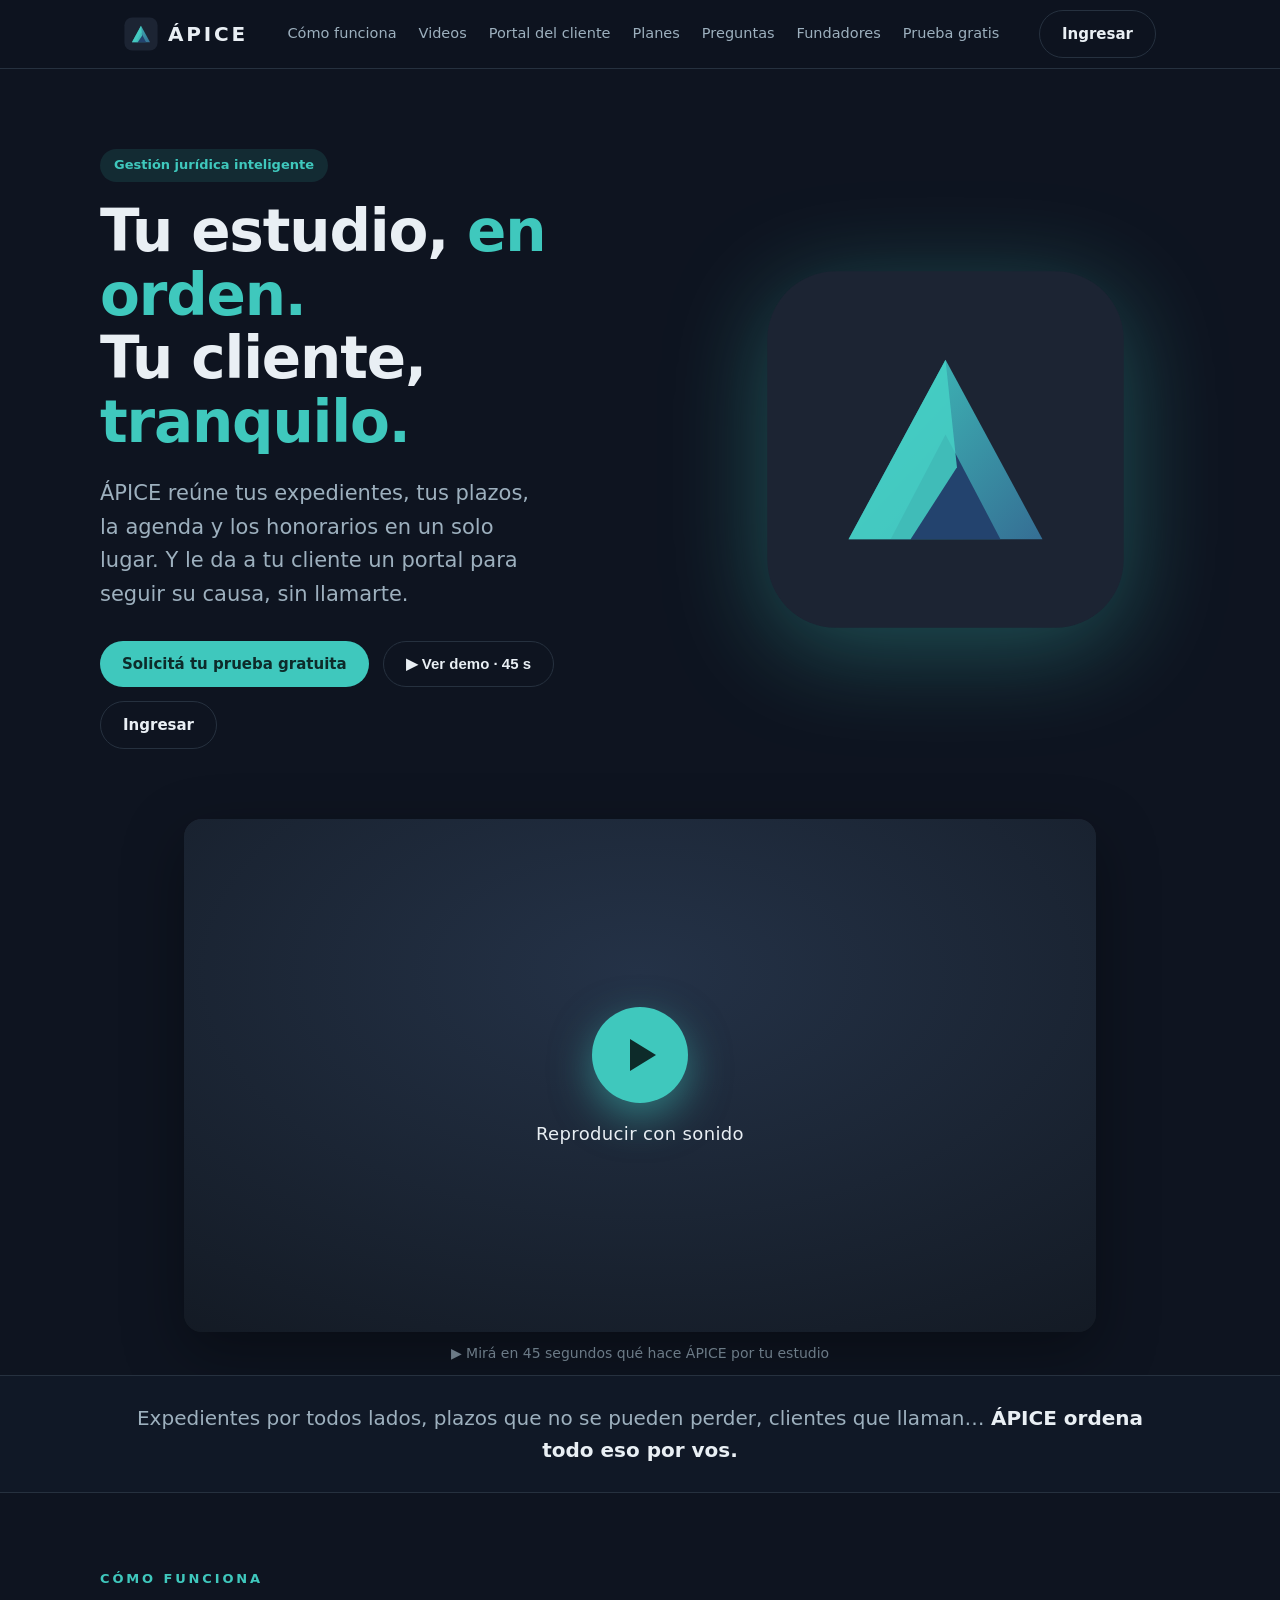
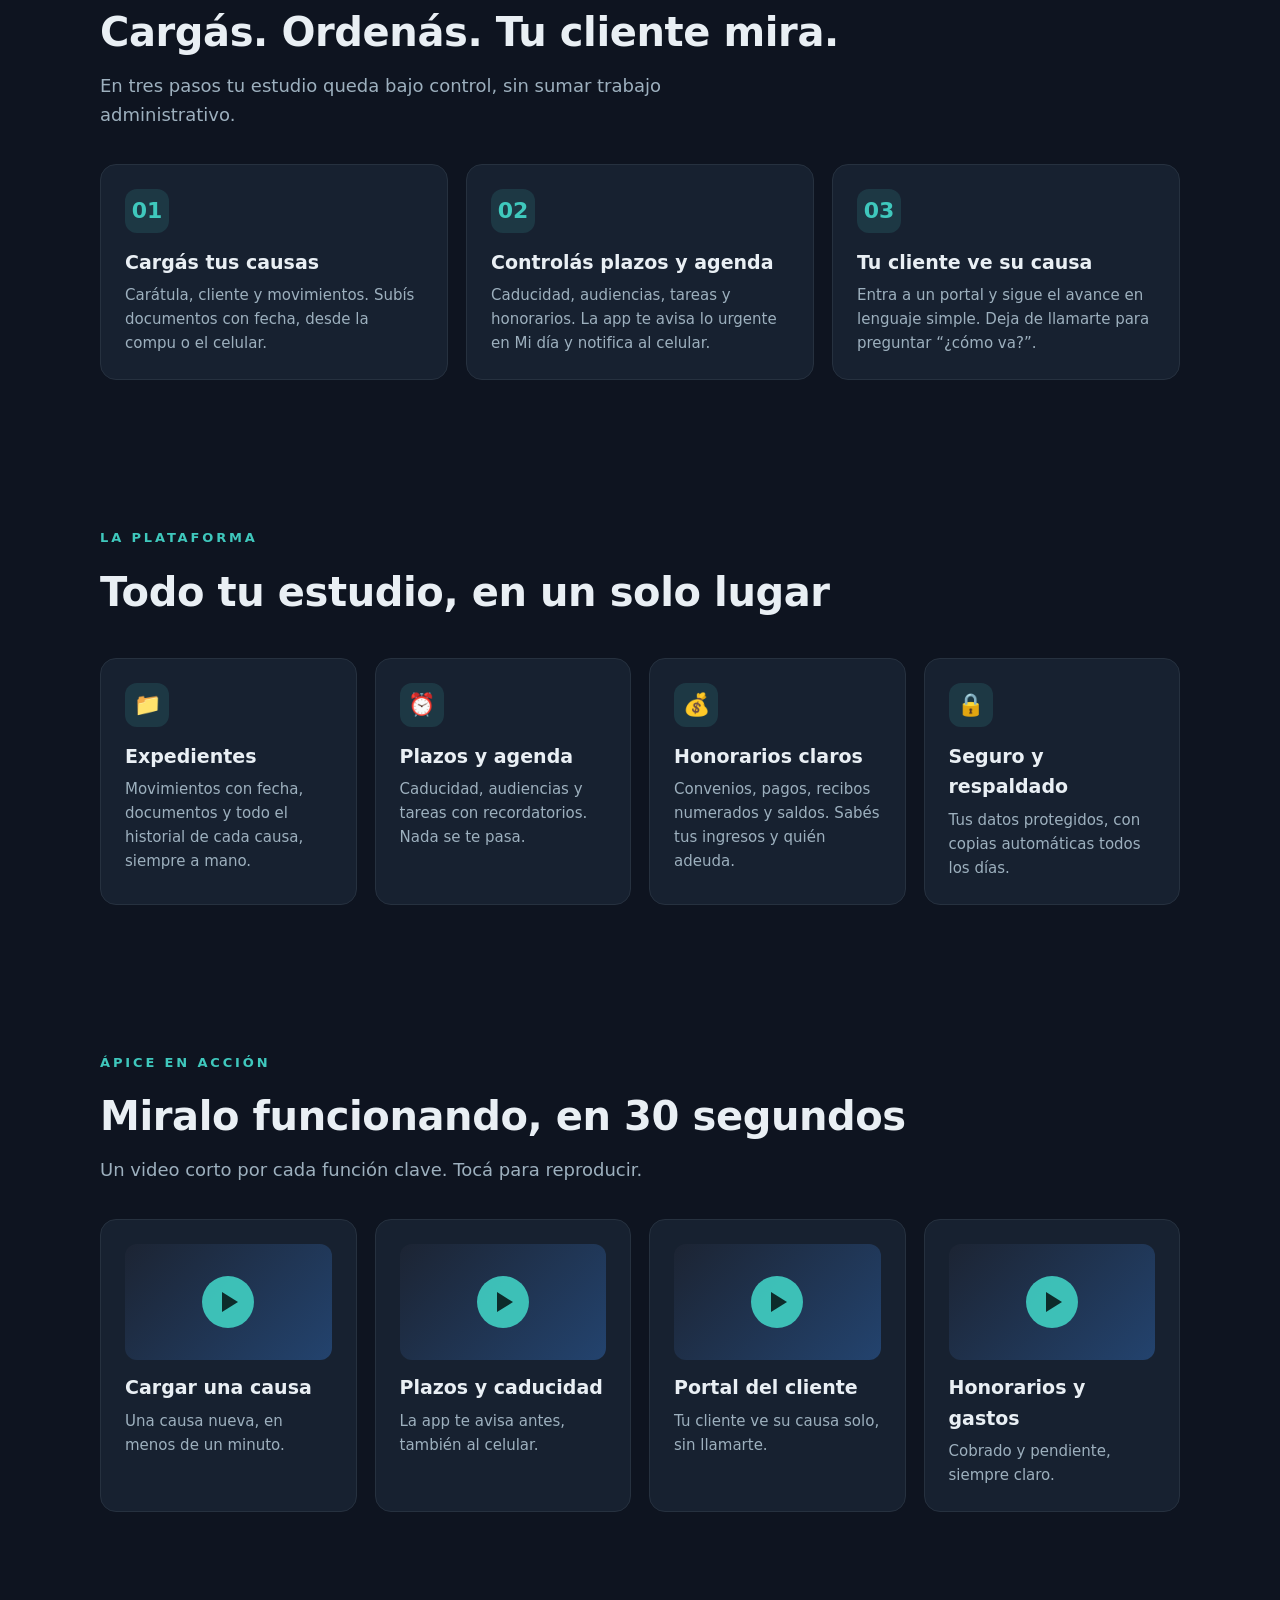
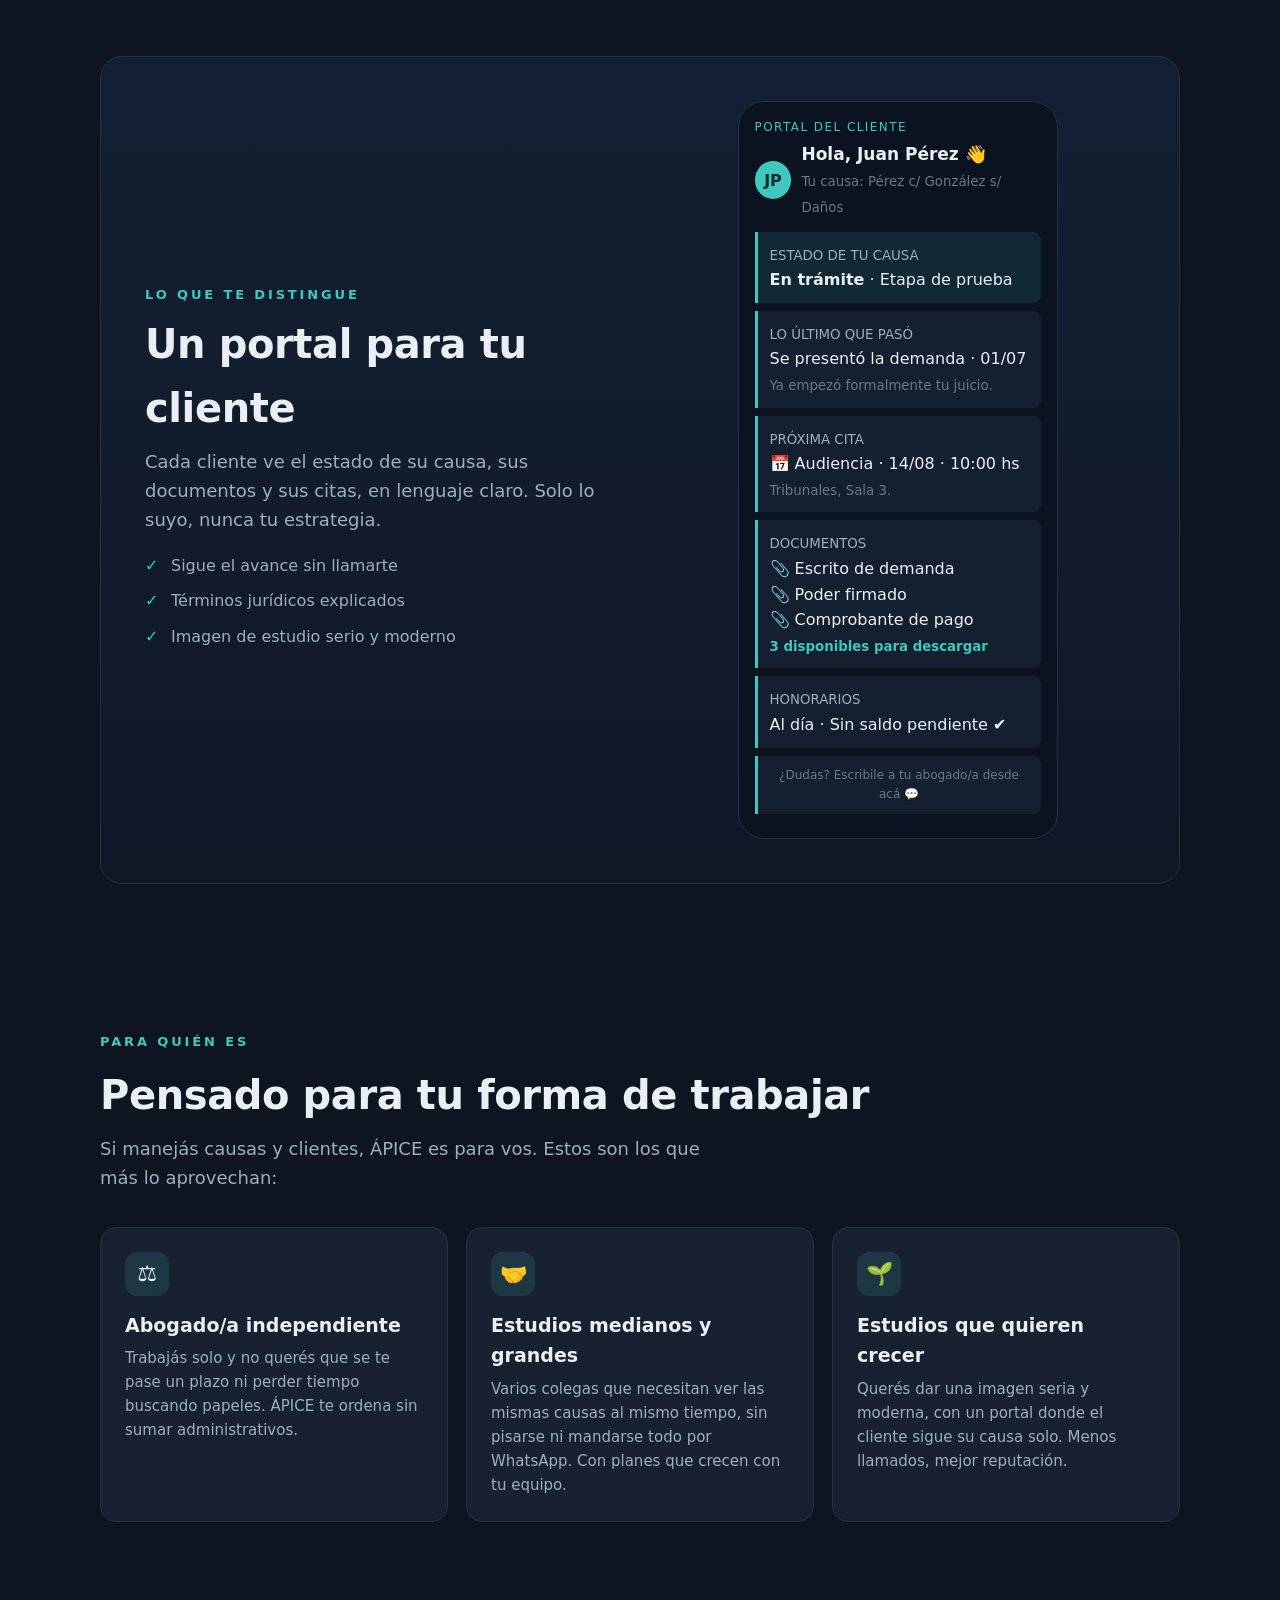
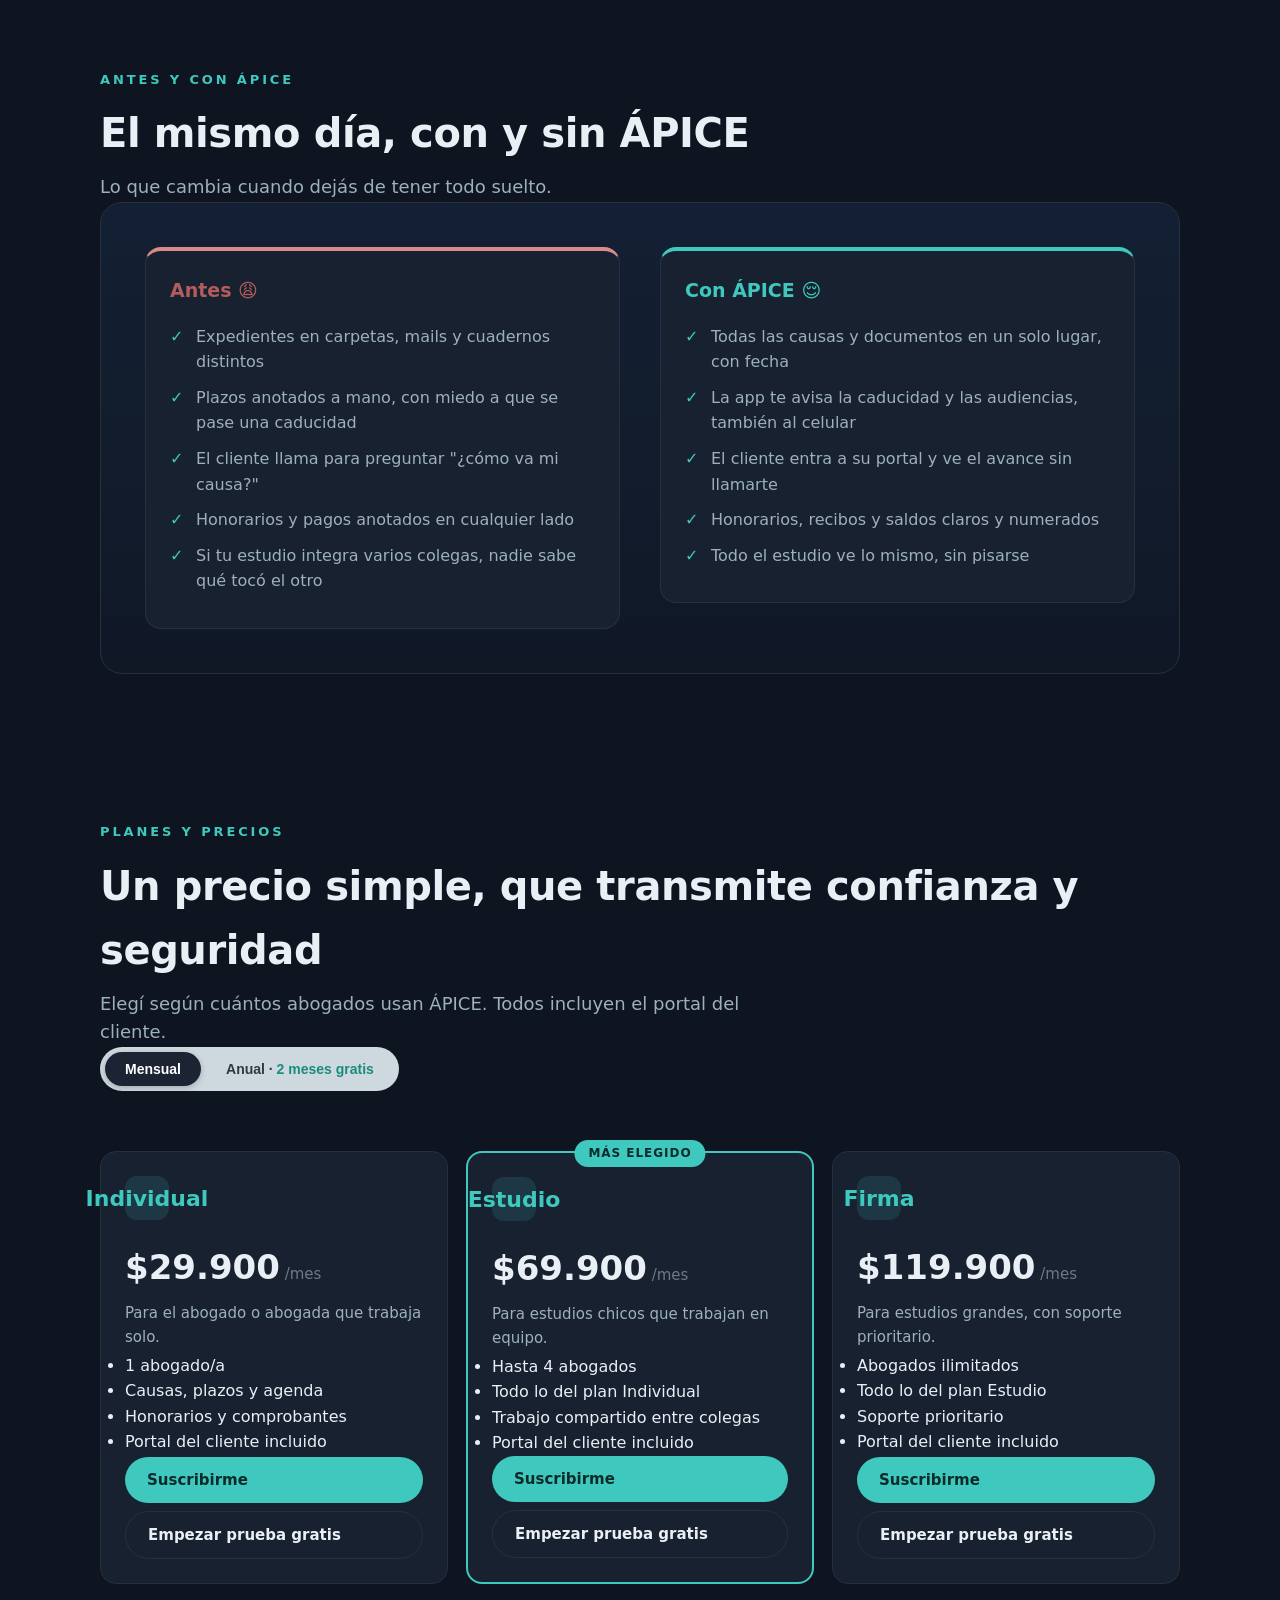
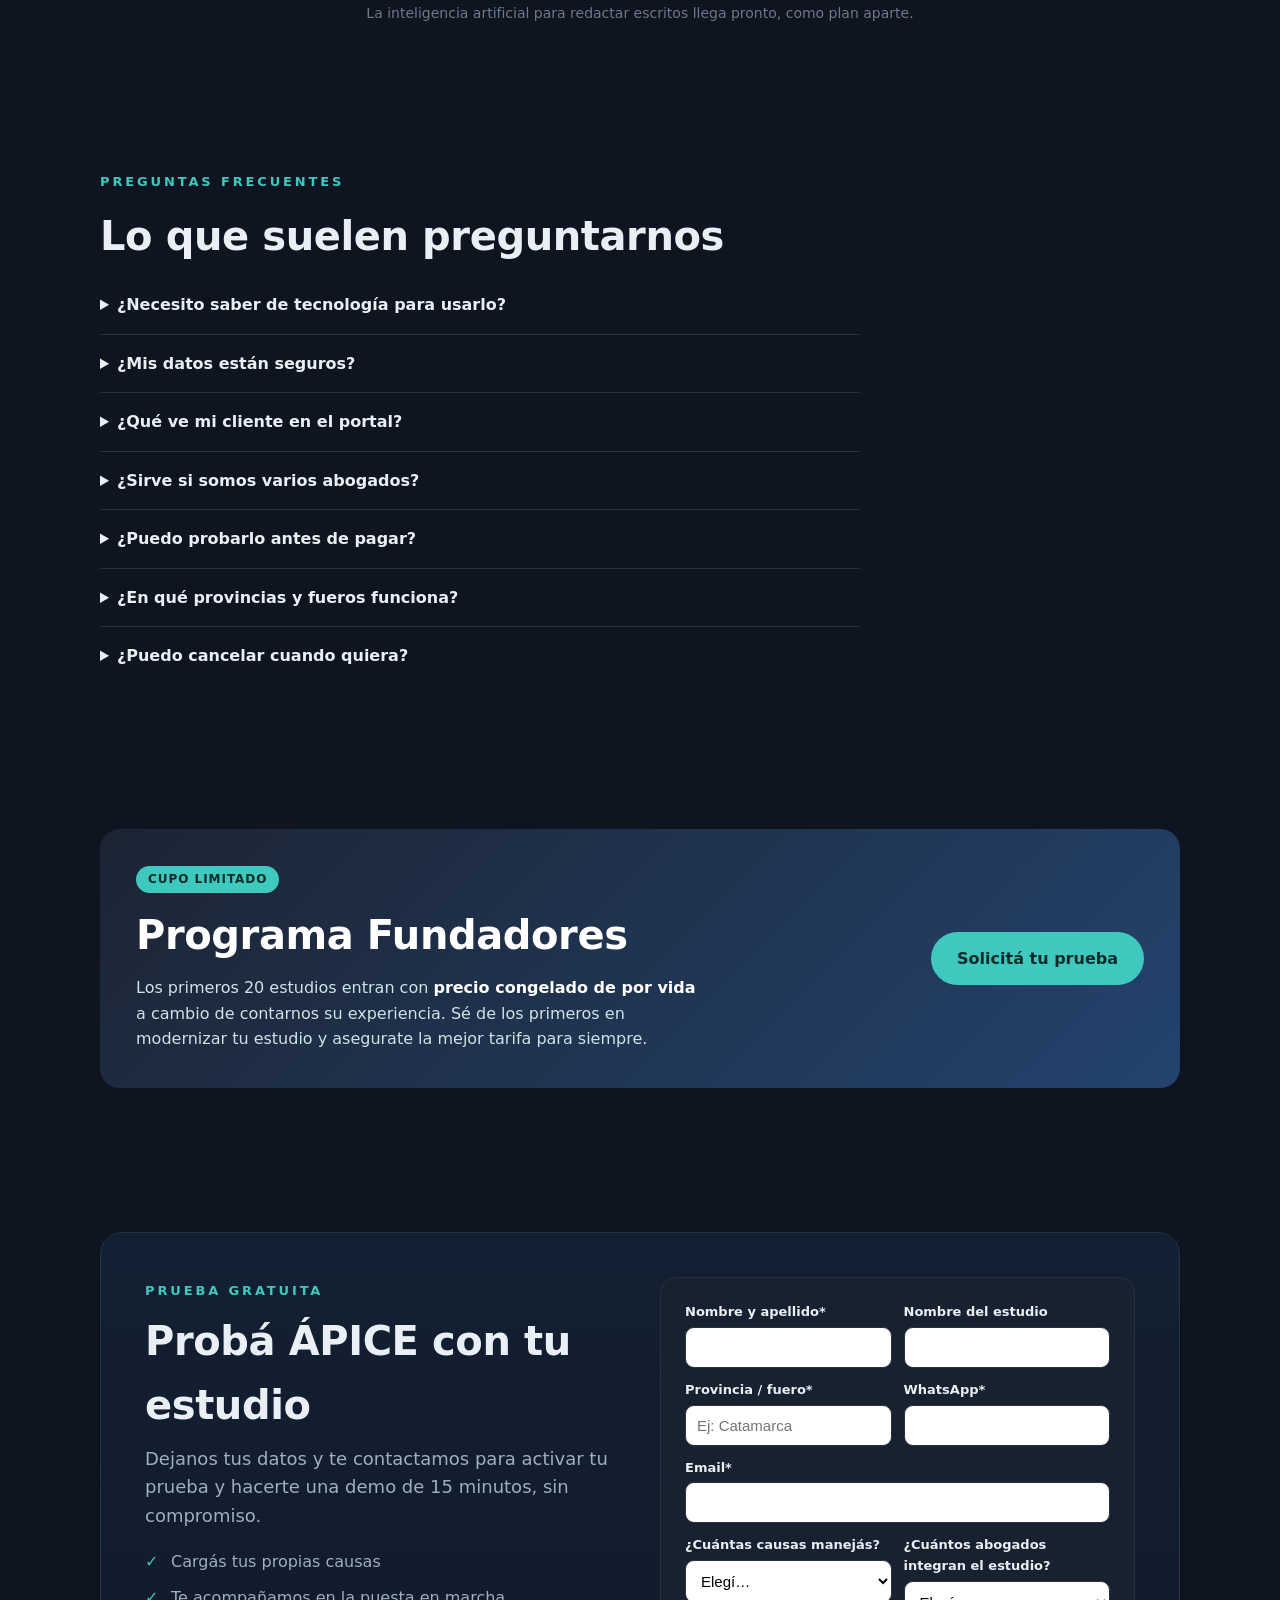
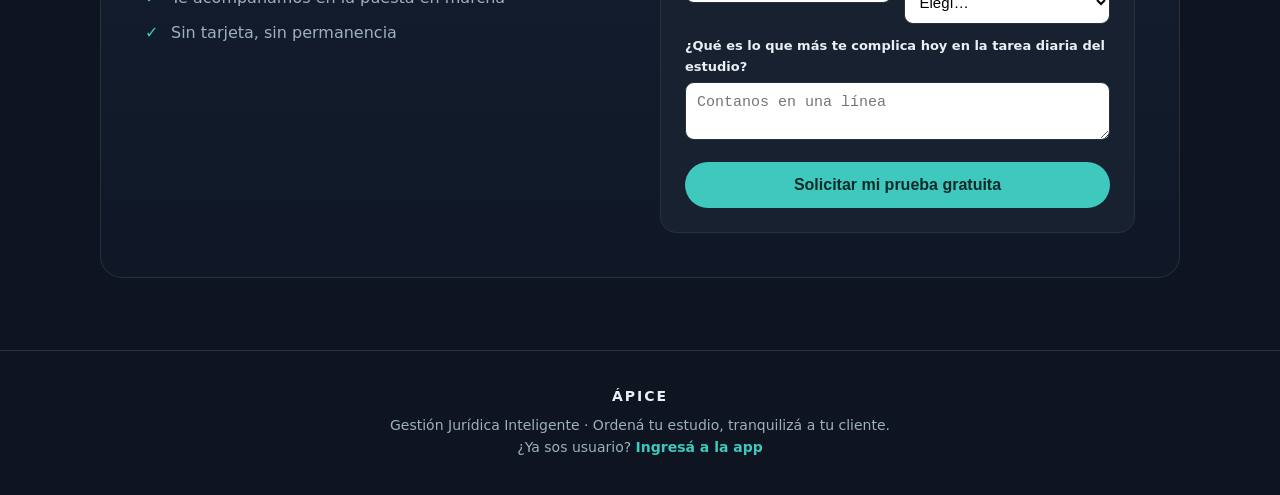
==== commit 9559b766: "Landing: boton Suscribirme (Mercado Pago) por plan, respeta toggle mensual/anual" ====
--- a/web/index.html
+++ b/web/index.html
@@ -86,7 +86,7 @@
     </svg>ÁPICE
   </div>
   <nav class="menu" id="menu"><a href="#beneficios" onclick="cerrarMenu()">Cómo funciona</a><a href="#videos" onclick="cerrarMenu()">Videos</a><a href="#portal" onclick="cerrarMenu()">Portal del cliente</a><a href="#planes" onclick="cerrarMenu()">Planes</a><a href="#faq" onclick="cerrarMenu()">Preguntas</a><a href="#fundadores" onclick="cerrarMenu()">Fundadores</a><a href="#prueba" onclick="cerrarMenu()">Prueba gratis</a></nav>
-  <a class="btn btn-ghost" href="/">Ingresar</a>
+  <a class="btn btn-ghost" href="/index.html">Ingresar</a>
   <button id="hamb" onclick="toggleMenu()" aria-label="Menú"><span></span><span></span><span></span></button>
 </div></header>
 
@@ -98,7 +98,7 @@
     <div class="acts">
       <a class="btn btn-primary" href="#prueba">Solicitá tu prueba gratuita</a>
       <button class="btn btn-ghost" onclick="openDemo()">▶ Ver demo · 45 s</button>
-      <a class="btn btn-ghost" href="/">Ingresar</a>
+      <a class="btn btn-ghost" href="/index.html">Ingresar</a>
     </div>
   </div>
   <div class="heroart">
@@ -114,7 +114,7 @@
 
 <div class="wrap" style="max-width:960px;margin:0 auto 10px">
   <div style="width:100%;aspect-ratio:16/9;border-radius:18px;overflow:hidden;box-shadow:0 20px 60px rgba(0,0,0,.35);background:#0d1117">
-    <iframe src="%C3%81PICE-video-comercial.html" style="width:100%;height:100%;border:0" allow="autoplay" title="Video ÁPICE"></iframe>
+    <iframe src="/web/%C3%81PICE-video-comercial.html" style="width:100%;height:100%;border:0" allow="autoplay" title="Video ÁPICE"></iframe>
   </div>
   <p style="text-align:center;color:#6b7a86;font-size:14px;margin-top:10px">▶ Mirá en 45 segundos qué hace ÁPICE por tu estudio</p>
 </div>
@@ -148,25 +148,25 @@
   <h2>Miralo funcionando, en 30 segundos</h2>
   <p class="lead2">Un video corto por cada función clave. Tocá para reproducir.</p>
   <div class="grid">
-    <div class="card" onclick="openDemo('%C3%81PICE-video-carga-de-causa.html')" style="cursor:pointer">
+    <div class="card" onclick="openDemo('/web/%C3%81PICE-video-carga-de-causa.html')" style="cursor:pointer">
       <div style="position:relative;border-radius:12px;overflow:hidden;aspect-ratio:16/9;background:linear-gradient(135deg,#1C2433,#23436E);display:flex;align-items:center;justify-content:center;margin-bottom:12px">
         <div style="width:52px;height:52px;border-radius:50%;background:rgba(63,200,189,.95);display:flex;align-items:center;justify-content:center"><span style="border-left:16px solid #0d2b2a;border-top:10px solid transparent;border-bottom:10px solid transparent;margin-left:4px"></span></div>
       </div>
       <h3>Cargar una causa</h3><p>Una causa nueva, en menos de un minuto.</p>
     </div>
-    <div class="card" onclick="openDemo('%C3%81PICE-video-plazos-y-caducidad.html')" style="cursor:pointer">
+    <div class="card" onclick="openDemo('/web/%C3%81PICE-video-plazos-y-caducidad.html')" style="cursor:pointer">
       <div style="position:relative;border-radius:12px;overflow:hidden;aspect-ratio:16/9;background:linear-gradient(135deg,#1C2433,#23436E);display:flex;align-items:center;justify-content:center;margin-bottom:12px">
         <div style="width:52px;height:52px;border-radius:50%;background:rgba(63,200,189,.95);display:flex;align-items:center;justify-content:center"><span style="border-left:16px solid #0d2b2a;border-top:10px solid transparent;border-bottom:10px solid transparent;margin-left:4px"></span></div>
       </div>
       <h3>Plazos y caducidad</h3><p>La app te avisa antes, también al celular.</p>
     </div>
-    <div class="card" onclick="openDemo('%C3%81PICE-video-portal-del-cliente.html')" style="cursor:pointer">
+    <div class="card" onclick="openDemo('/web/%C3%81PICE-video-portal-del-cliente.html')" style="cursor:pointer">
       <div style="position:relative;border-radius:12px;overflow:hidden;aspect-ratio:16/9;background:linear-gradient(135deg,#1C2433,#23436E);display:flex;align-items:center;justify-content:center;margin-bottom:12px">
         <div style="width:52px;height:52px;border-radius:50%;background:rgba(63,200,189,.95);display:flex;align-items:center;justify-content:center"><span style="border-left:16px solid #0d2b2a;border-top:10px solid transparent;border-bottom:10px solid transparent;margin-left:4px"></span></div>
       </div>
       <h3>Portal del cliente</h3><p>Tu cliente ve su causa solo, sin llamarte.</p>
     </div>
-    <div class="card" onclick="openDemo('%C3%81PICE-video-honorarios.html')" style="cursor:pointer">
+    <div class="card" onclick="openDemo('/web/%C3%81PICE-video-honorarios.html')" style="cursor:pointer">
       <div style="position:relative;border-radius:12px;overflow:hidden;aspect-ratio:16/9;background:linear-gradient(135deg,#1C2433,#23436E);display:flex;align-items:center;justify-content:center;margin-bottom:12px">
         <div style="width:52px;height:52px;border-radius:50%;background:rgba(63,200,189,.95);display:flex;align-items:center;justify-content:center"><span style="border-left:16px solid #0d2b2a;border-top:10px solid transparent;border-bottom:10px solid transparent;margin-left:4px"></span></div>
       </div>
@@ -262,7 +262,10 @@
         <li>Honorarios y comprobantes</li>
         <li>Portal del cliente incluido</li>
       </ul>
-      <a class="btn btn-ghost" href="#prueba" style="margin-top:auto">Empezar prueba</a>
+      <div style="margin-top:auto;display:flex;flex-direction:column;gap:8px">
+        <a class="btn btn-primary btn-sub" data-mensual-url="https://mpago.la/2T3rBP9" data-anual-url="https://mpago.la/1gCT49a" href="https://mpago.la/2T3rBP9" target="_blank" rel="noopener">Suscribirme</a>
+        <a class="btn btn-ghost" href="#prueba">Empezar prueba gratis</a>
+      </div>
     </div>
     <div class="card" style="display:flex;flex-direction:column;border:2px solid var(--teal);position:relative">
       <span style="position:absolute;top:-13px;left:50%;transform:translateX(-50%);background:var(--teal);color:#0d2b2a;font-weight:800;font-size:12px;letter-spacing:.08em;padding:4px 14px;border-radius:999px">MÁS ELEGIDO</span>
@@ -276,7 +279,10 @@
         <li>Trabajo compartido entre colegas</li>
         <li>Portal del cliente incluido</li>
       </ul>
-      <a class="btn btn-primary" href="#prueba" style="margin-top:auto">Empezar prueba</a>
+      <div style="margin-top:auto;display:flex;flex-direction:column;gap:8px">
+        <a class="btn btn-primary btn-sub" data-mensual-url="https://mpago.la/2Y7XnHm" data-anual-url="https://mpago.la/2MBstGi" href="https://mpago.la/2Y7XnHm" target="_blank" rel="noopener">Suscribirme</a>
+        <a class="btn btn-ghost" href="#prueba">Empezar prueba gratis</a>
+      </div>
     </div>
     <div class="card" style="display:flex;flex-direction:column">
       <div class="ic" style="font-weight:800;color:var(--teal)">Firma</div>
@@ -289,7 +295,10 @@
         <li>Soporte prioritario</li>
         <li>Portal del cliente incluido</li>
       </ul>
-      <a class="btn btn-ghost" href="#prueba" style="margin-top:auto">Hablar con nosotros</a>
+      <div style="margin-top:auto;display:flex;flex-direction:column;gap:8px">
+        <a class="btn btn-primary btn-sub" data-mensual-url="https://mpago.la/27USVEo" data-anual-url="https://mpago.la/2jS3q3H" href="https://mpago.la/27USVEo" target="_blank" rel="noopener">Suscribirme</a>
+        <a class="btn btn-ghost" href="#prueba">Empezar prueba gratis</a>
+      </div>
     </div>
   </div>
   <p style="text-align:center;color:#6b7a86;font-size:14px;margin-top:18px">La inteligencia artificial para redactar escritos llega pronto, como plan aparte.</p>
@@ -362,7 +371,7 @@
 <footer><div class="wrap">
   <div style="font-weight:700;letter-spacing:.14em;color:var(--ink);margin-bottom:6px">ÁPICE</div>
   Gestión Jurídica Inteligente · Ordená tu estudio, tranquilizá a tu cliente.<br>
-  <span id="ingresar">¿Ya sos usuario? <a href="/" style="color:var(--teal);font-weight:700">Ingresá a la app</a></span>
+  <span id="ingresar">¿Ya sos usuario? <a href="/index.html" style="color:var(--teal);font-weight:700">Ingresá a la app</a></span>
 </div></footer>
 
 <div id="demoModal" style="display:none;position:fixed;inset:0;z-index:60;background:rgba(6,10,16,.9);align-items:center;justify-content:center;padding:20px">
@@ -405,7 +414,7 @@
         ok.textContent='No se pudo enviar. Revisá tu conexión y probá de nuevo.';
       });
   }
-  function openDemo(src){var m=document.getElementById('demoModal');document.getElementById('demoFrame').src=src||'%C3%81PICE-video-comercial.html';m.style.display='flex';}
+  function openDemo(src){var m=document.getElementById('demoModal');document.getElementById('demoFrame').src=src||'/web/%C3%81PICE-video-comercial.html';m.style.display='flex';}
   function closeDemo(){var m=document.getElementById('demoModal');m.style.display='none';document.getElementById('demoFrame').src='';}
   function setCiclo(c){
     var anual=(c==='anual');
@@ -415,6 +424,10 @@
       el.innerHTML='$'+n+'<span style="font-size:15px;font-weight:500;color:#6b7a86"> '+(anual?'/año':'/mes')+'</span>';
     });
     document.querySelectorAll('.nota-anual').forEach(function(el){el.style.display=anual?'block':'none';});
+    document.querySelectorAll('.btn-sub').forEach(function(el){
+      var u=anual?el.getAttribute('data-anual-url'):el.getAttribute('data-mensual-url');
+      if(u) el.setAttribute('href',u);
+    });
     var m=document.getElementById('tgMes'), a=document.getElementById('tgAnual');
     if(anual){a.style.background='var(--navy)';a.style.color='#fff';a.style.boxShadow='0 2px 6px rgba(0,0,0,.2)';m.style.background='transparent';m.style.color='#2c3b45';m.style.boxShadow='none';}
     else{m.style.background='var(--navy)';m.style.color='#fff';m.style.boxShadow='0 2px 6px rgba(0,0,0,.2)';a.style.background='transparent';a.style.color='#2c3b45';a.style.boxShadow='none';}
